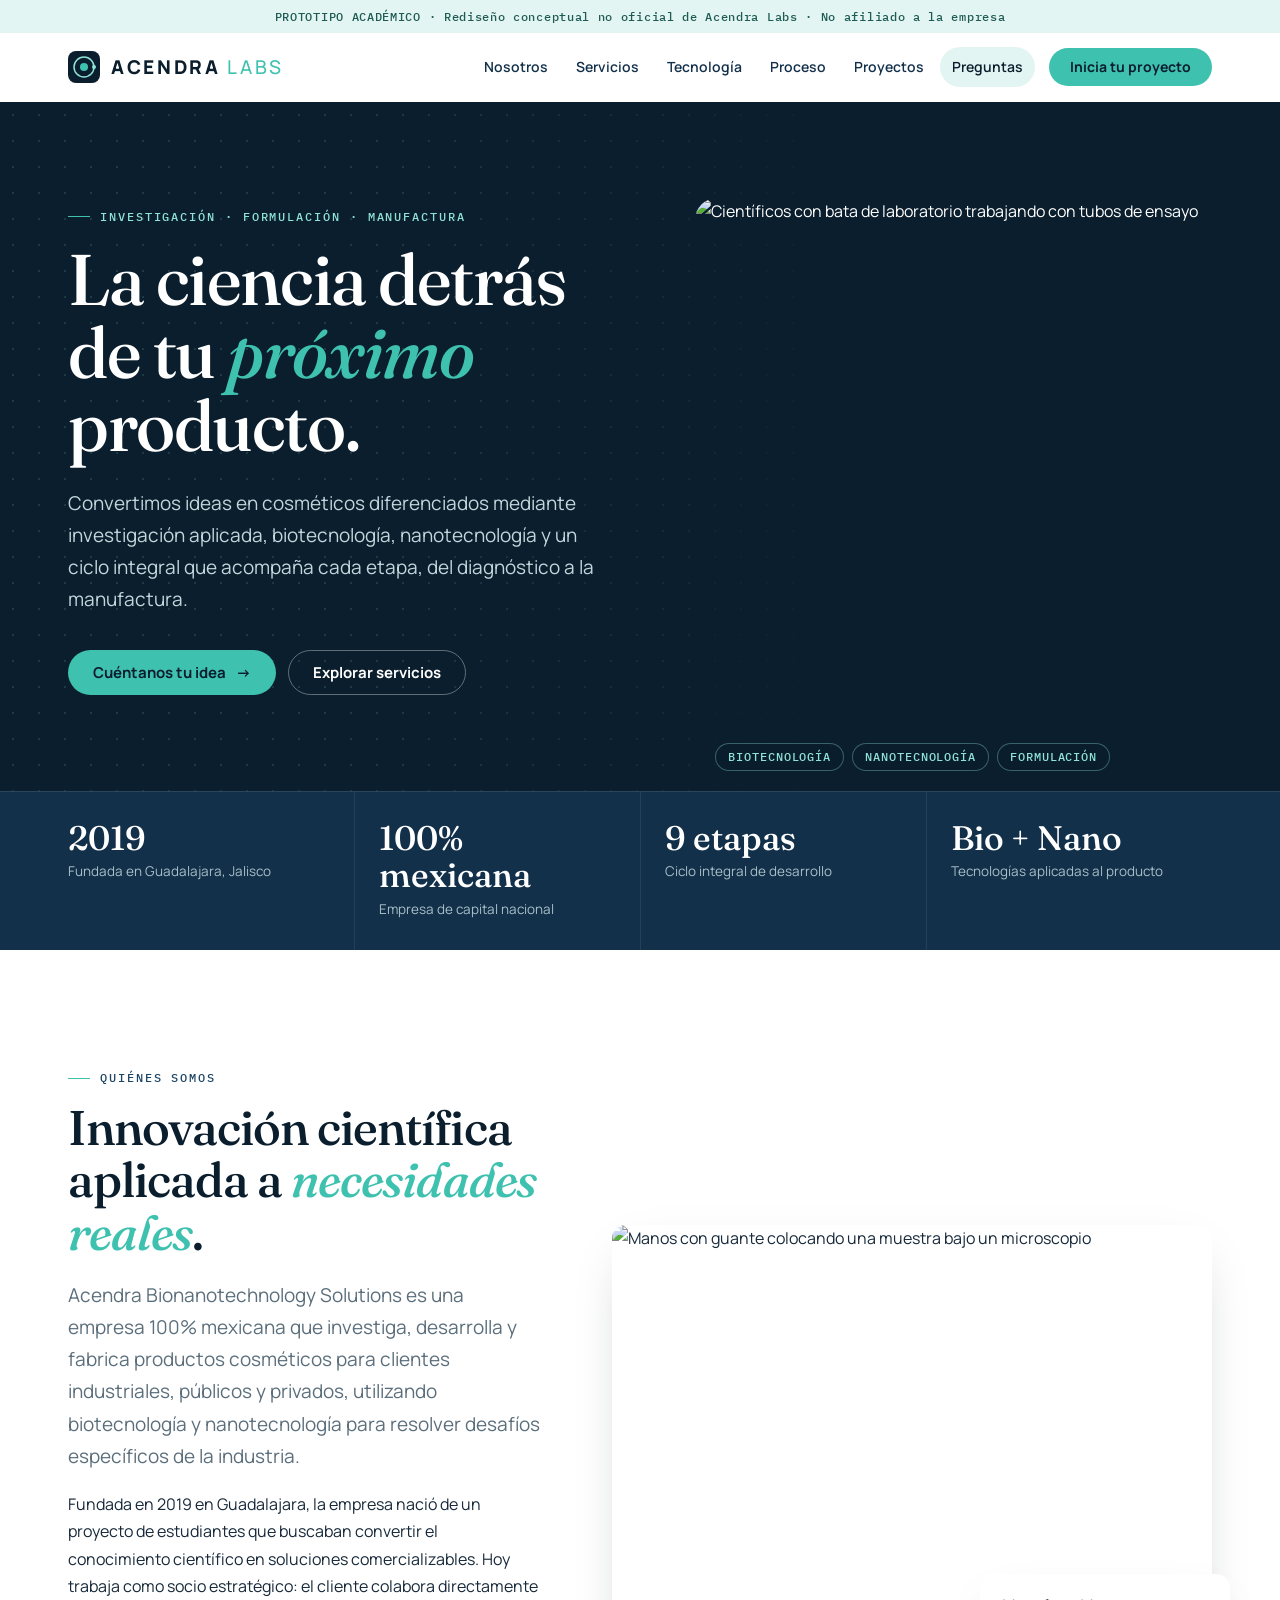
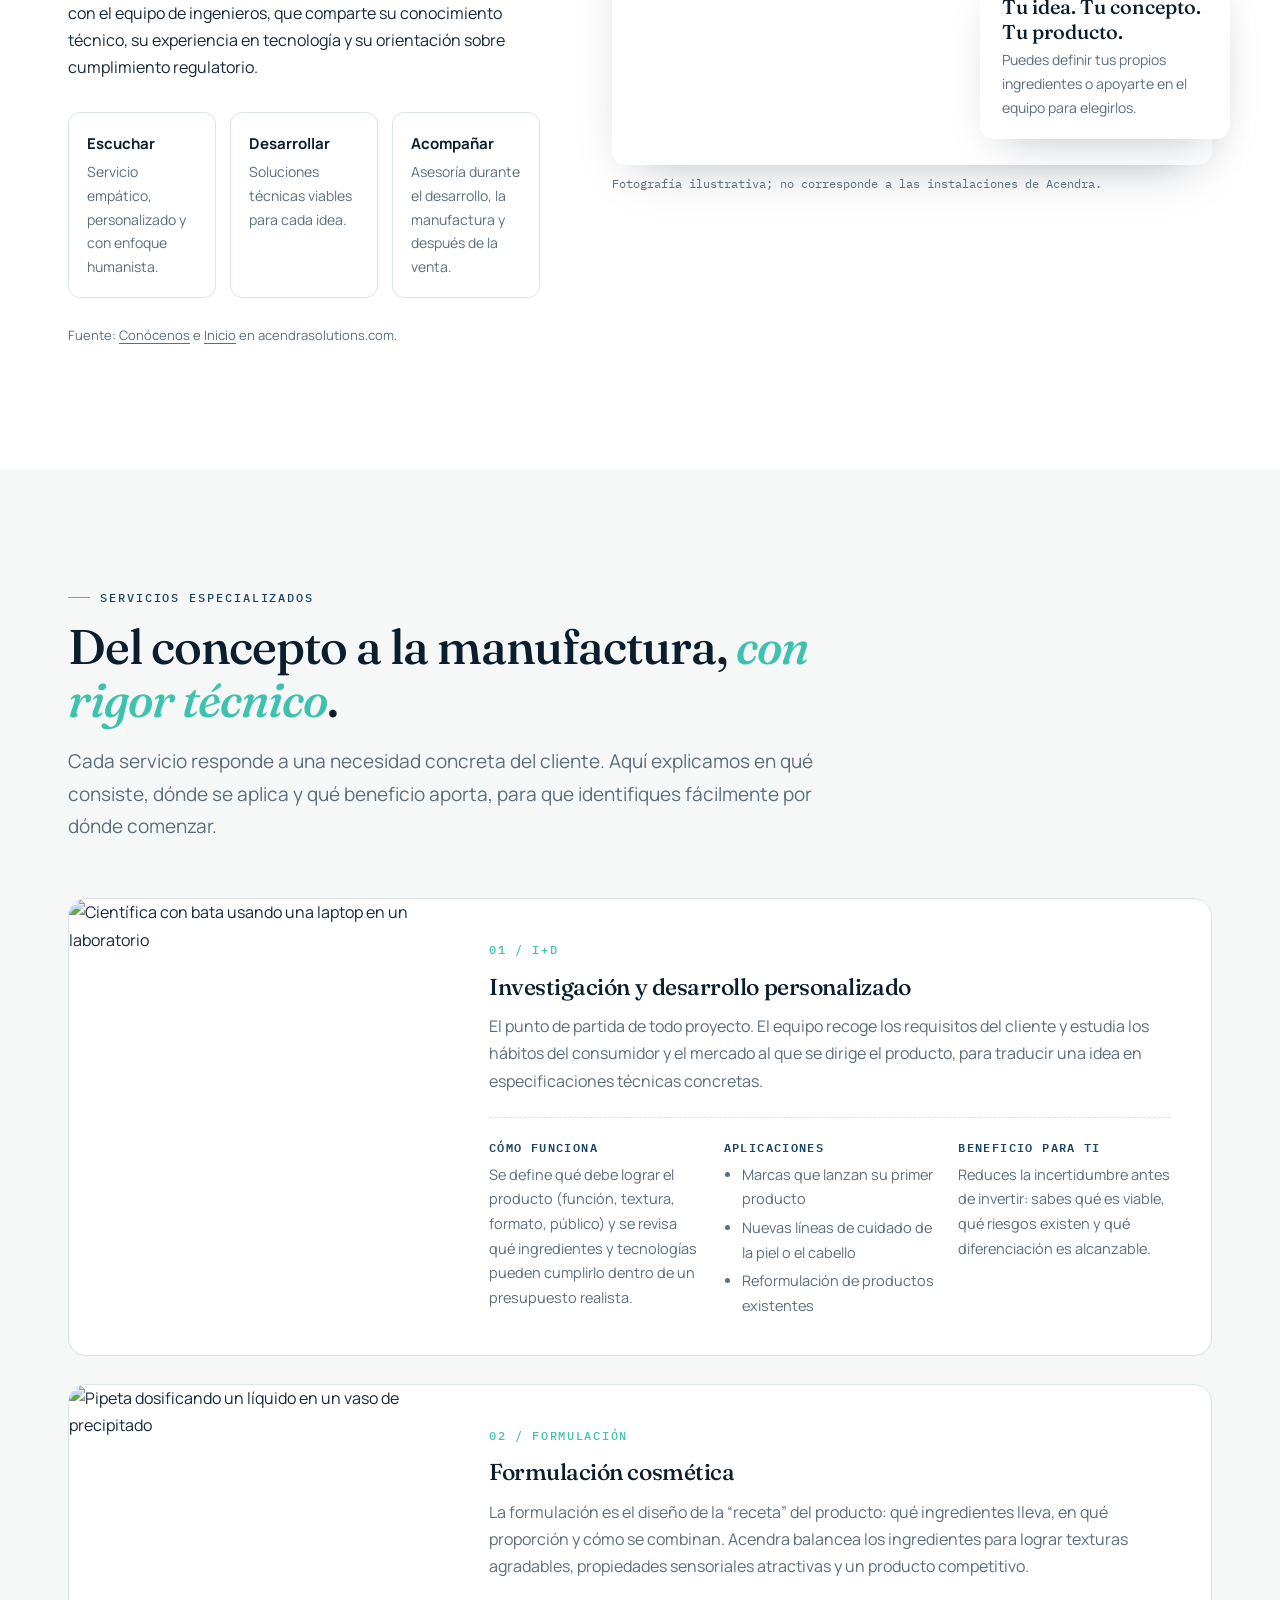
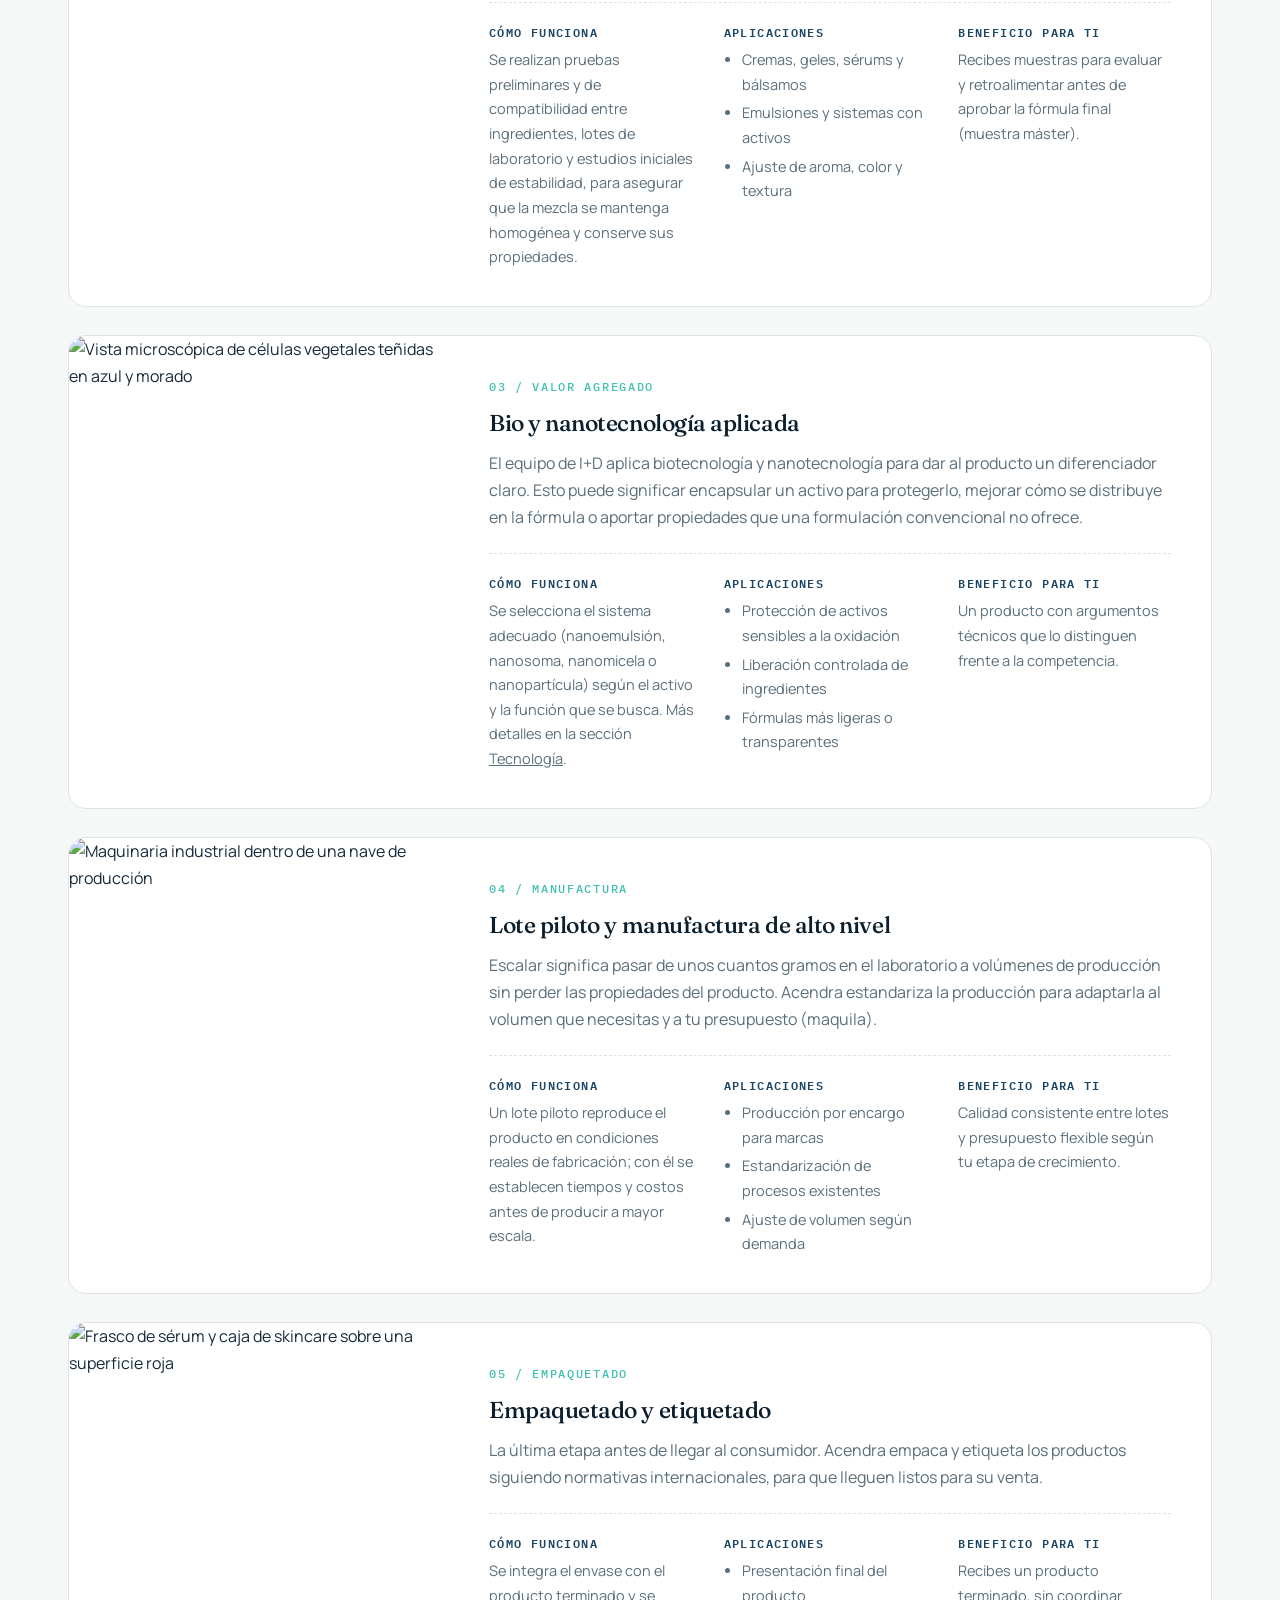
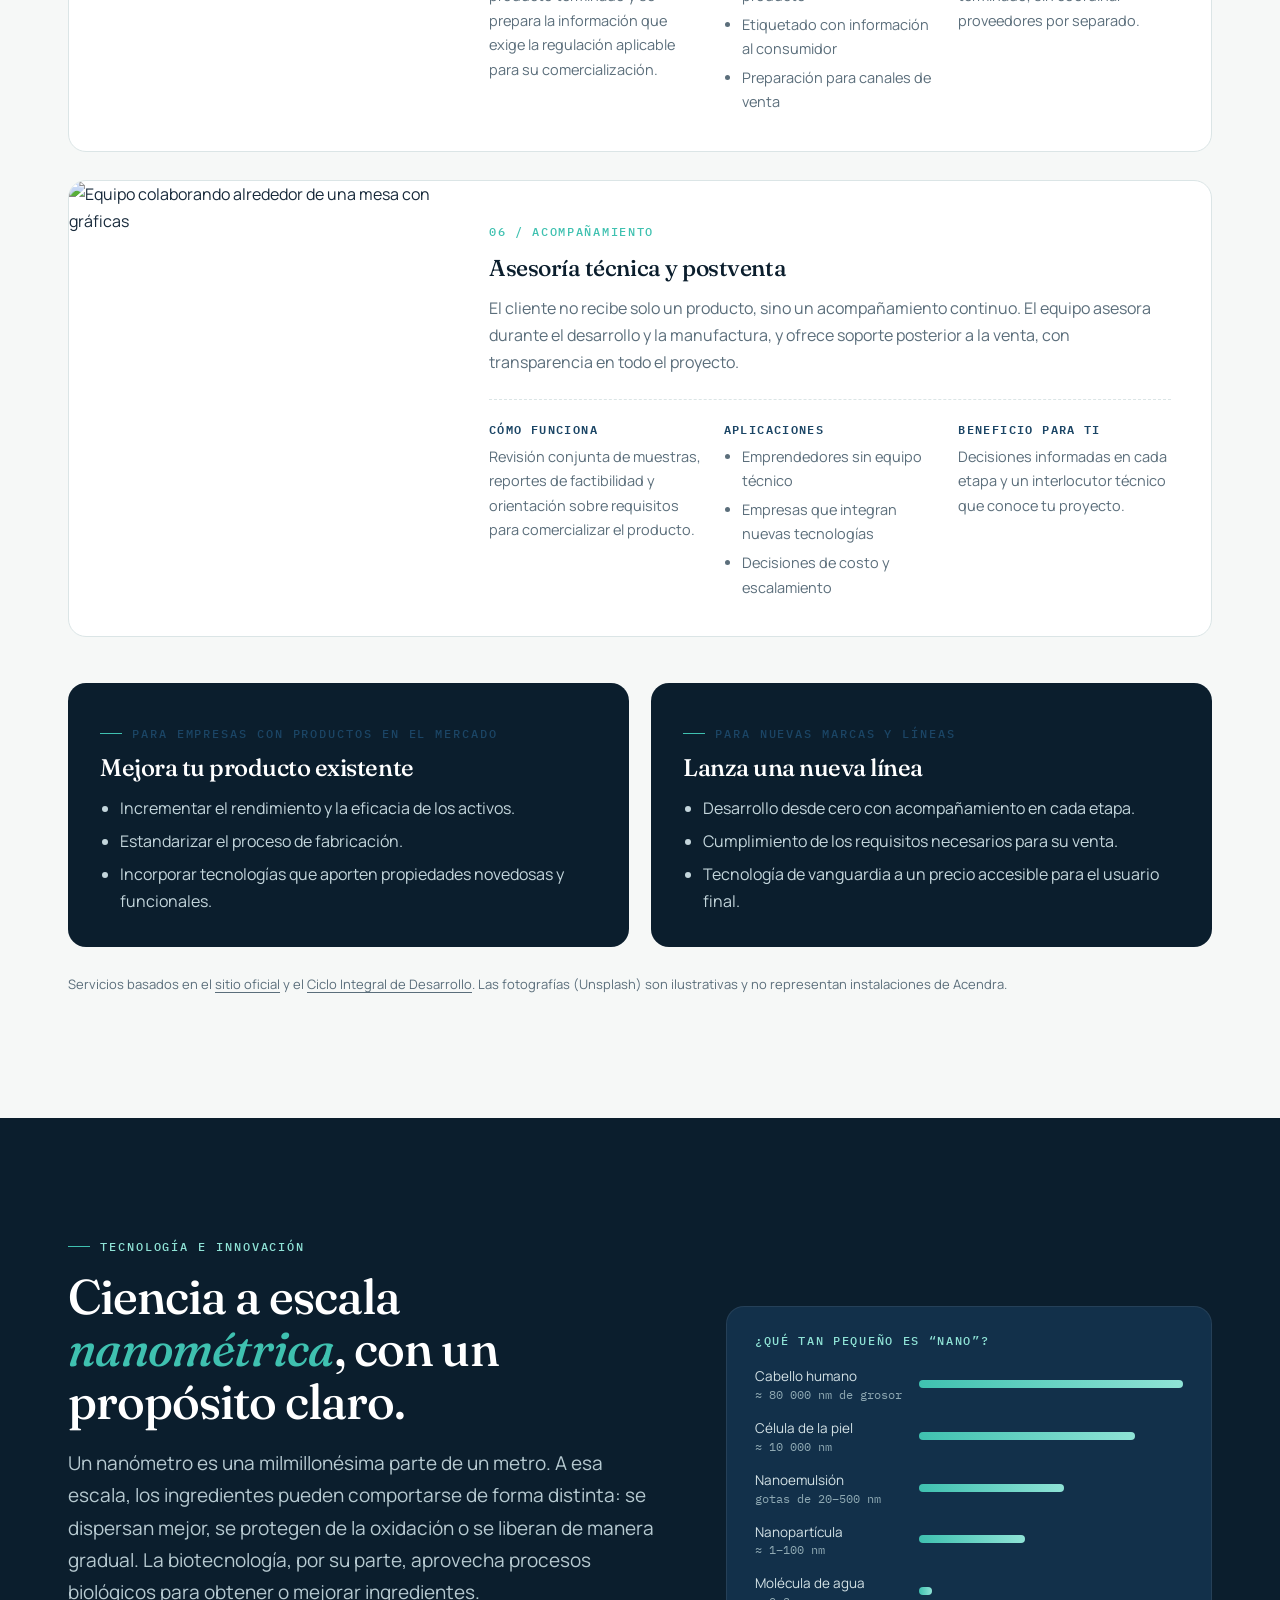
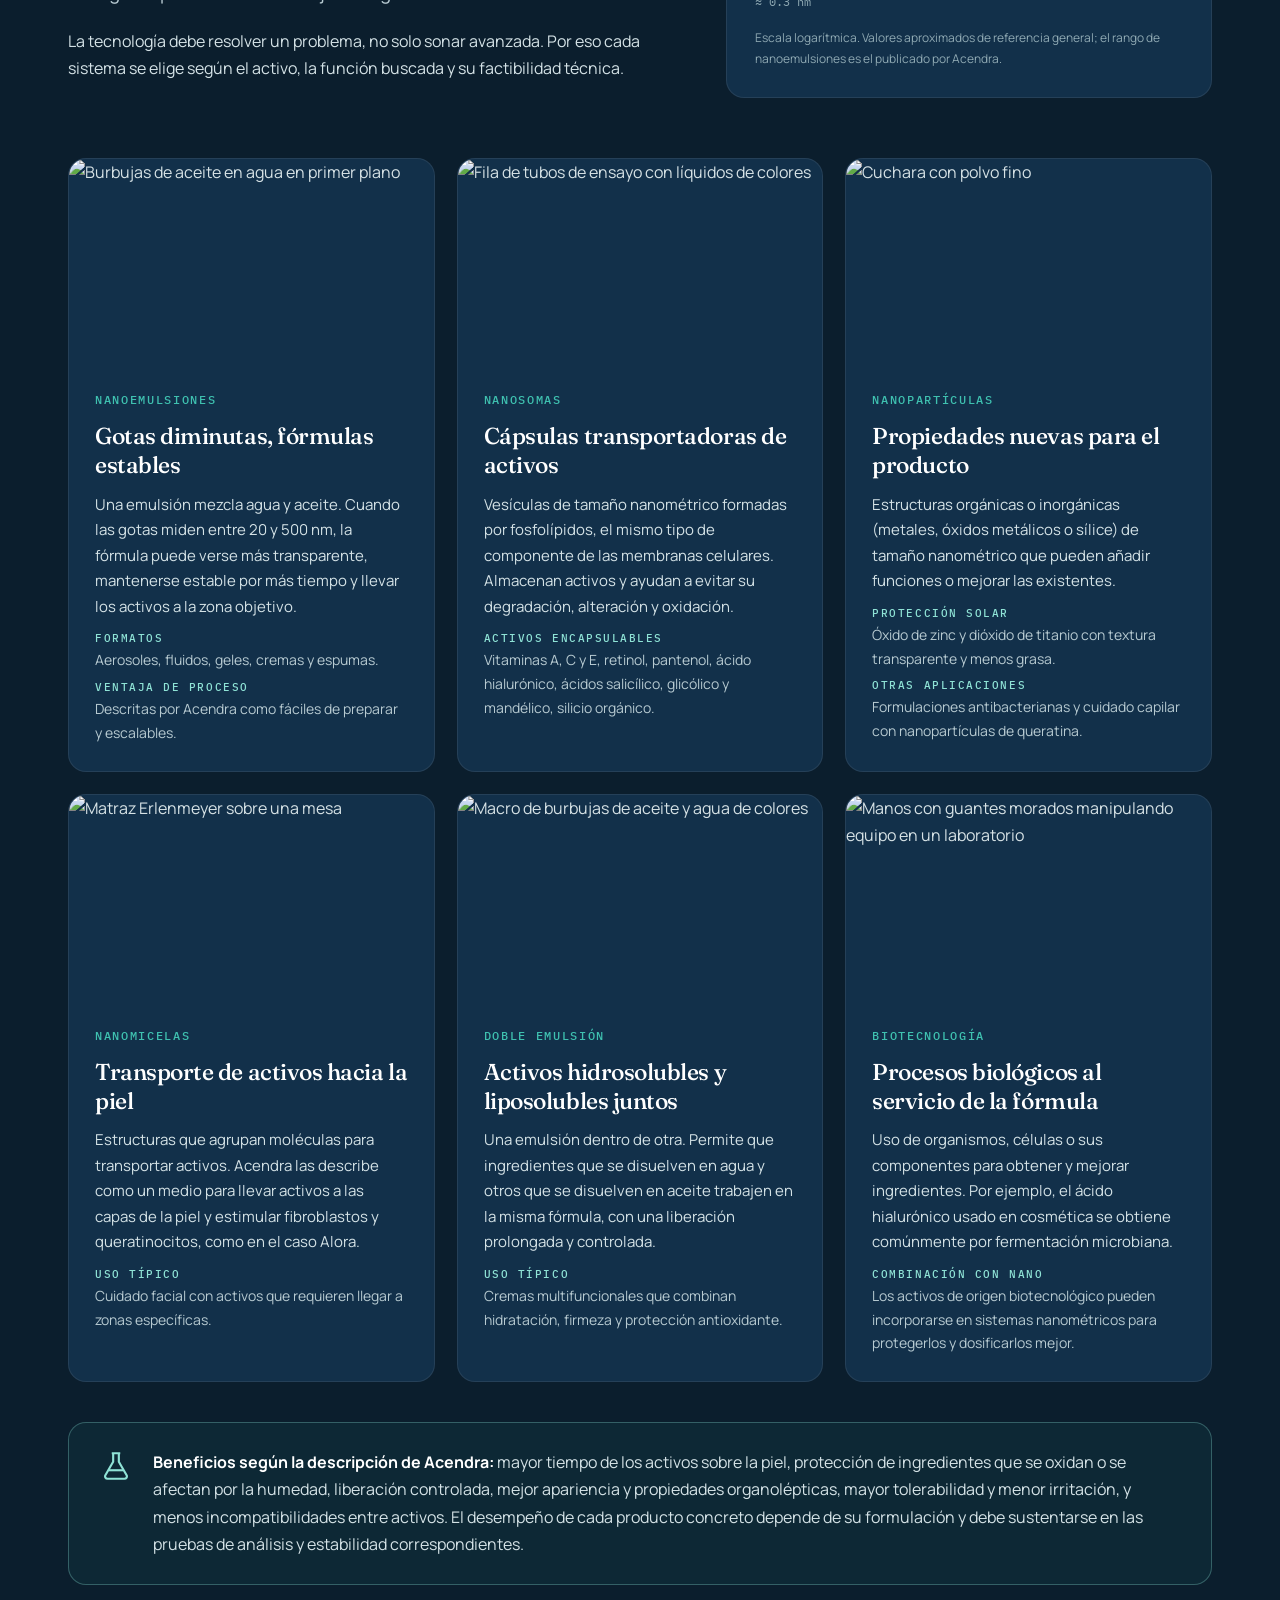
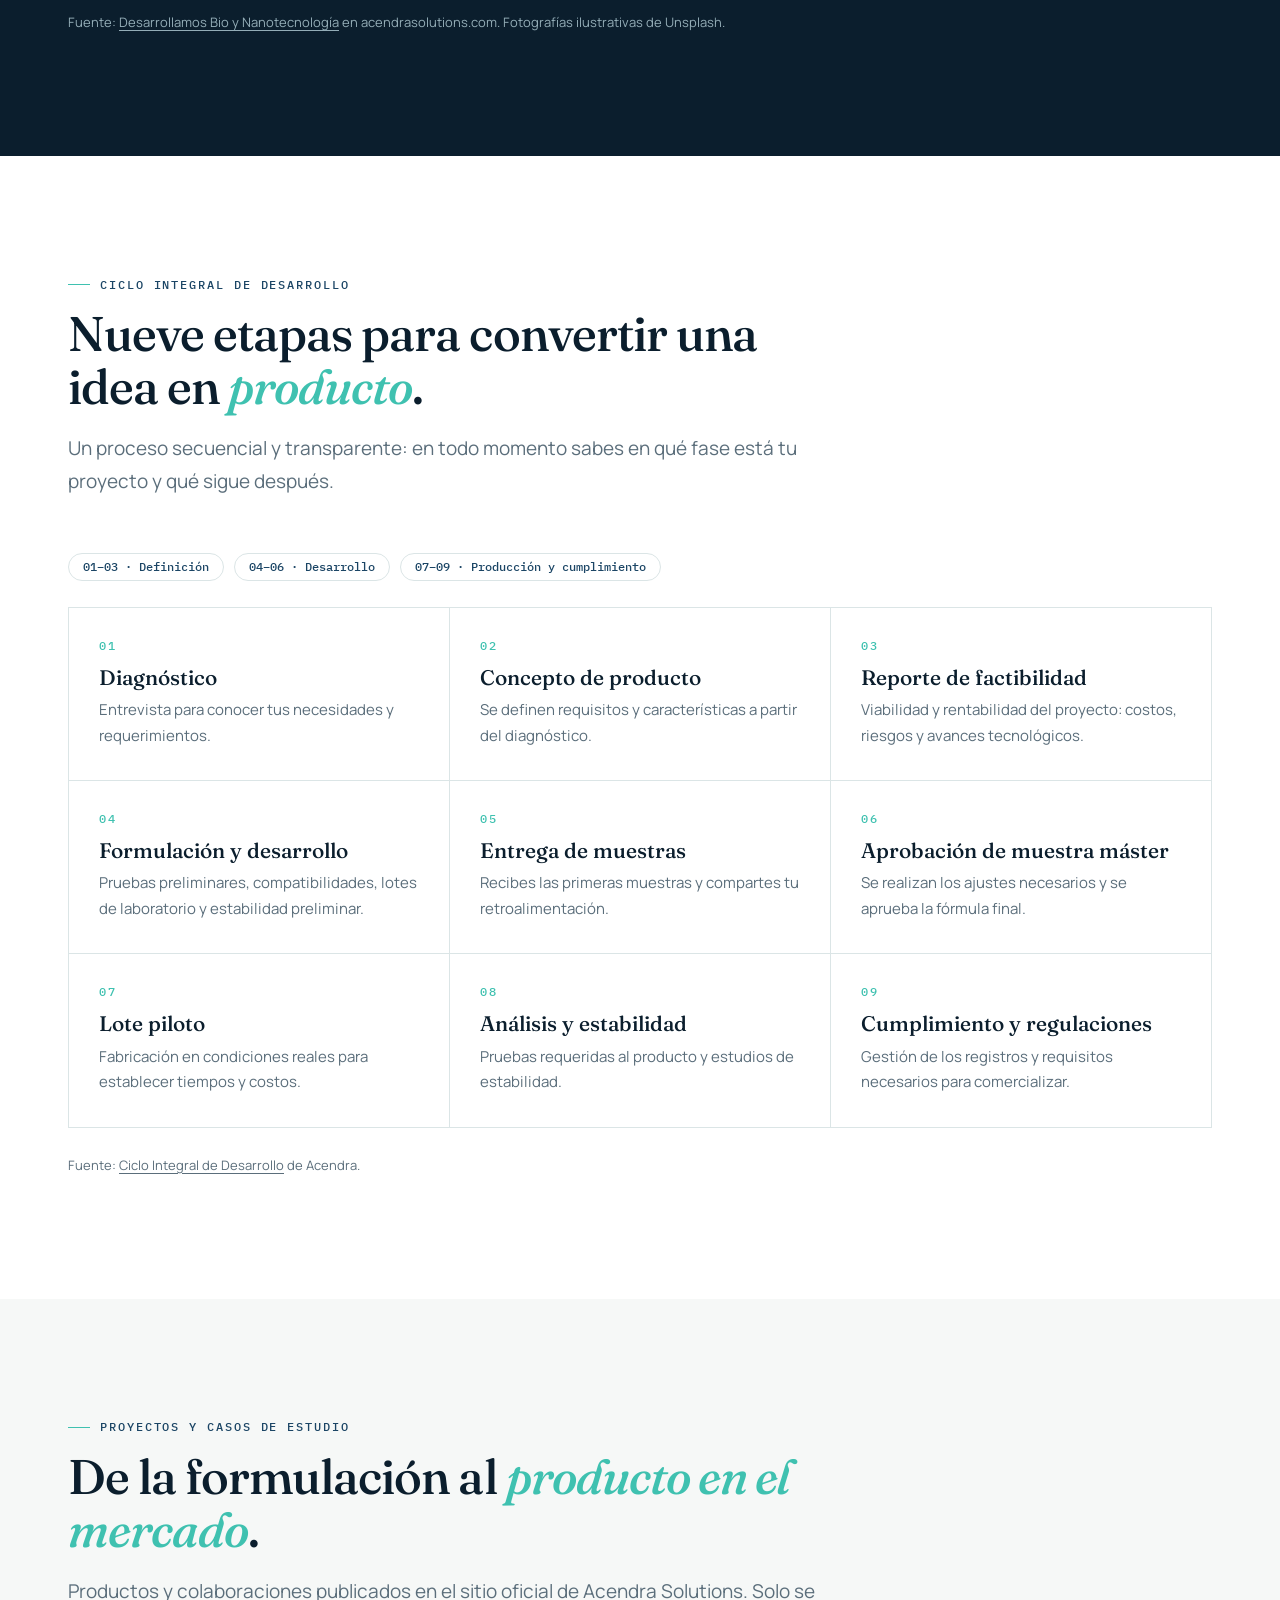
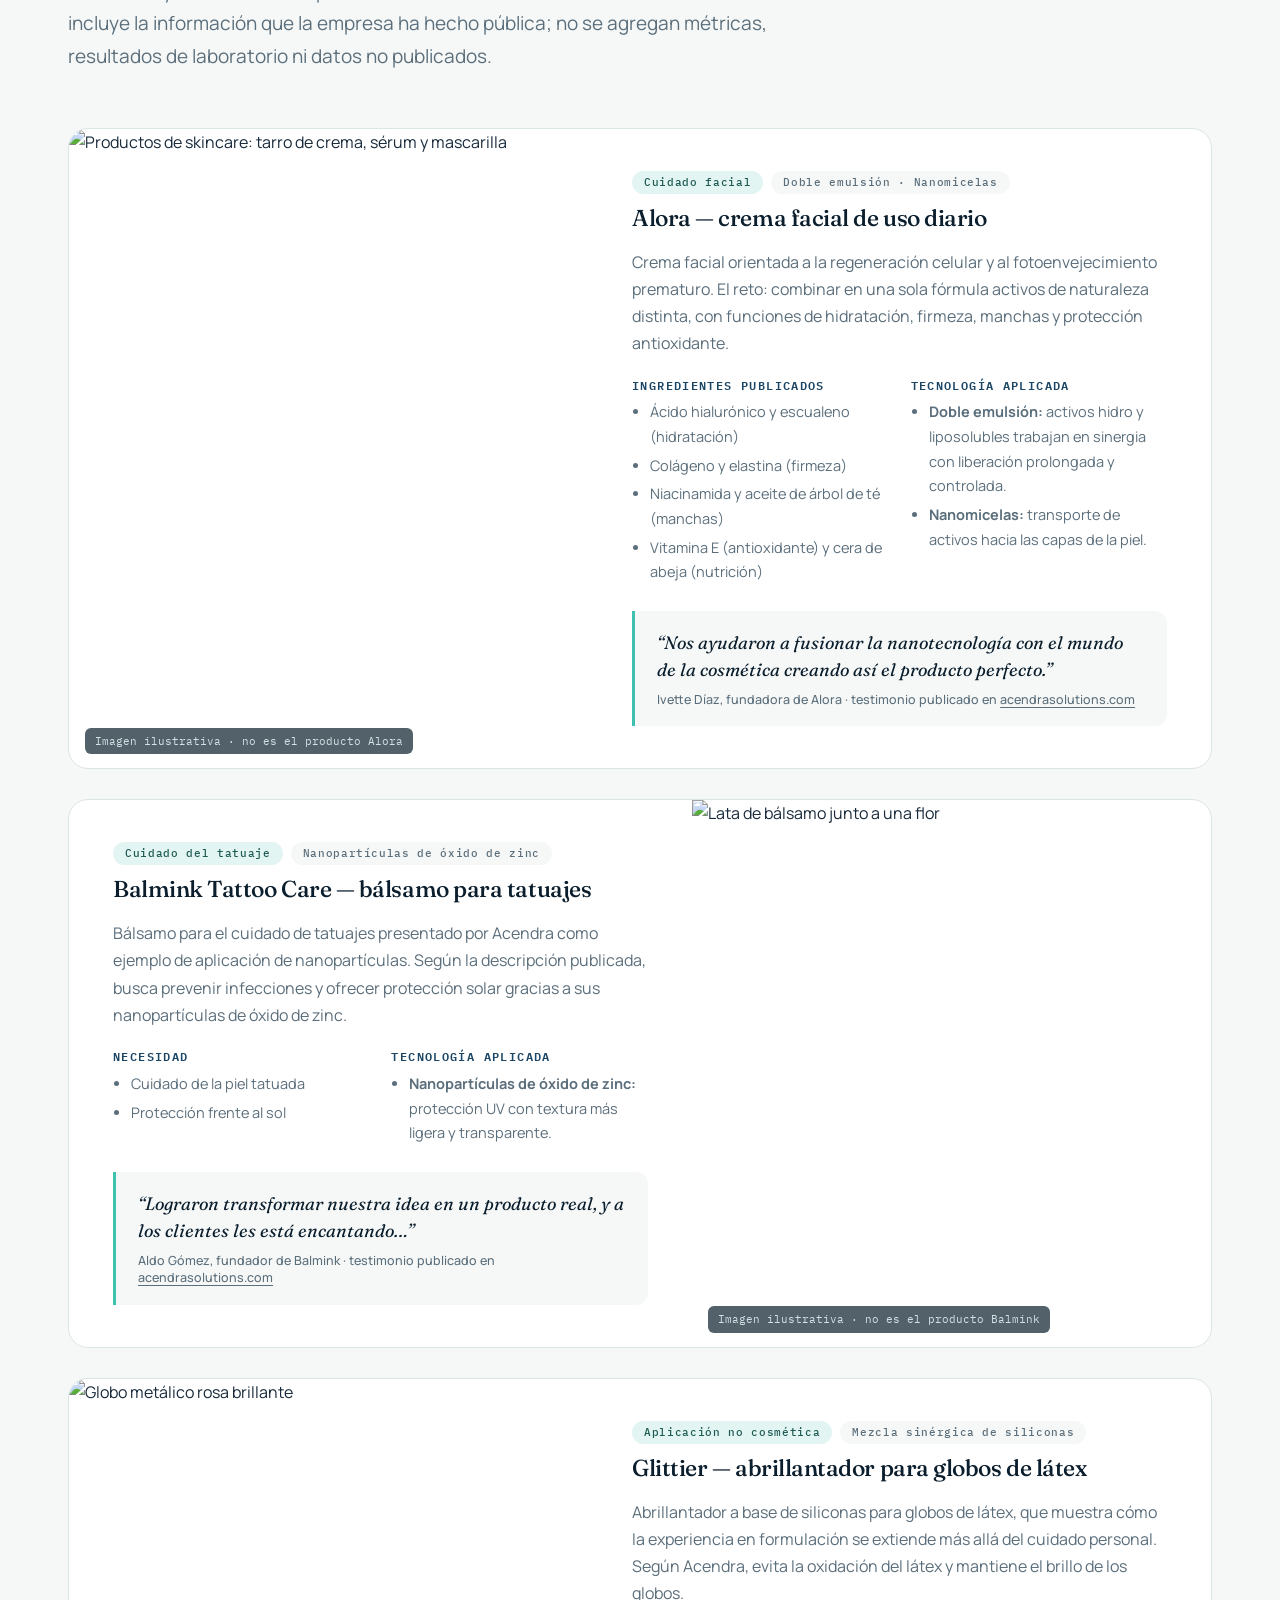
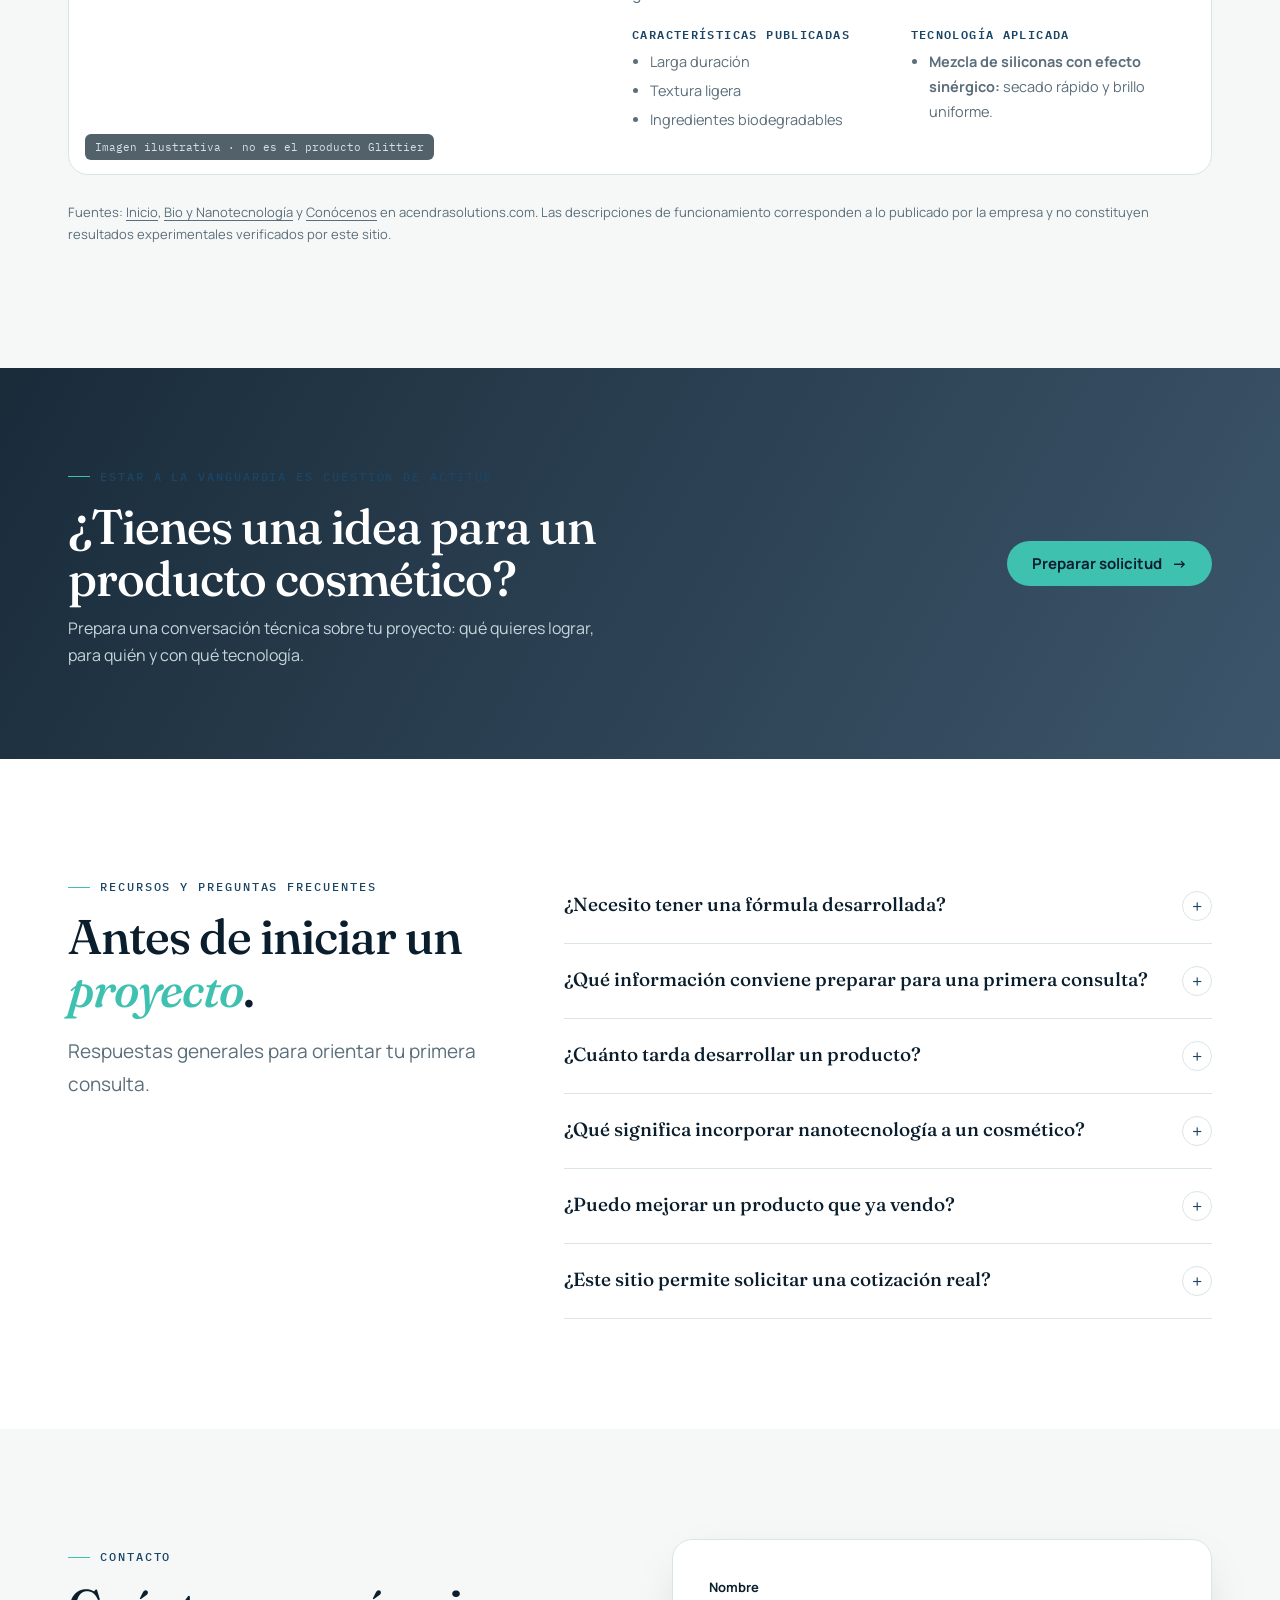
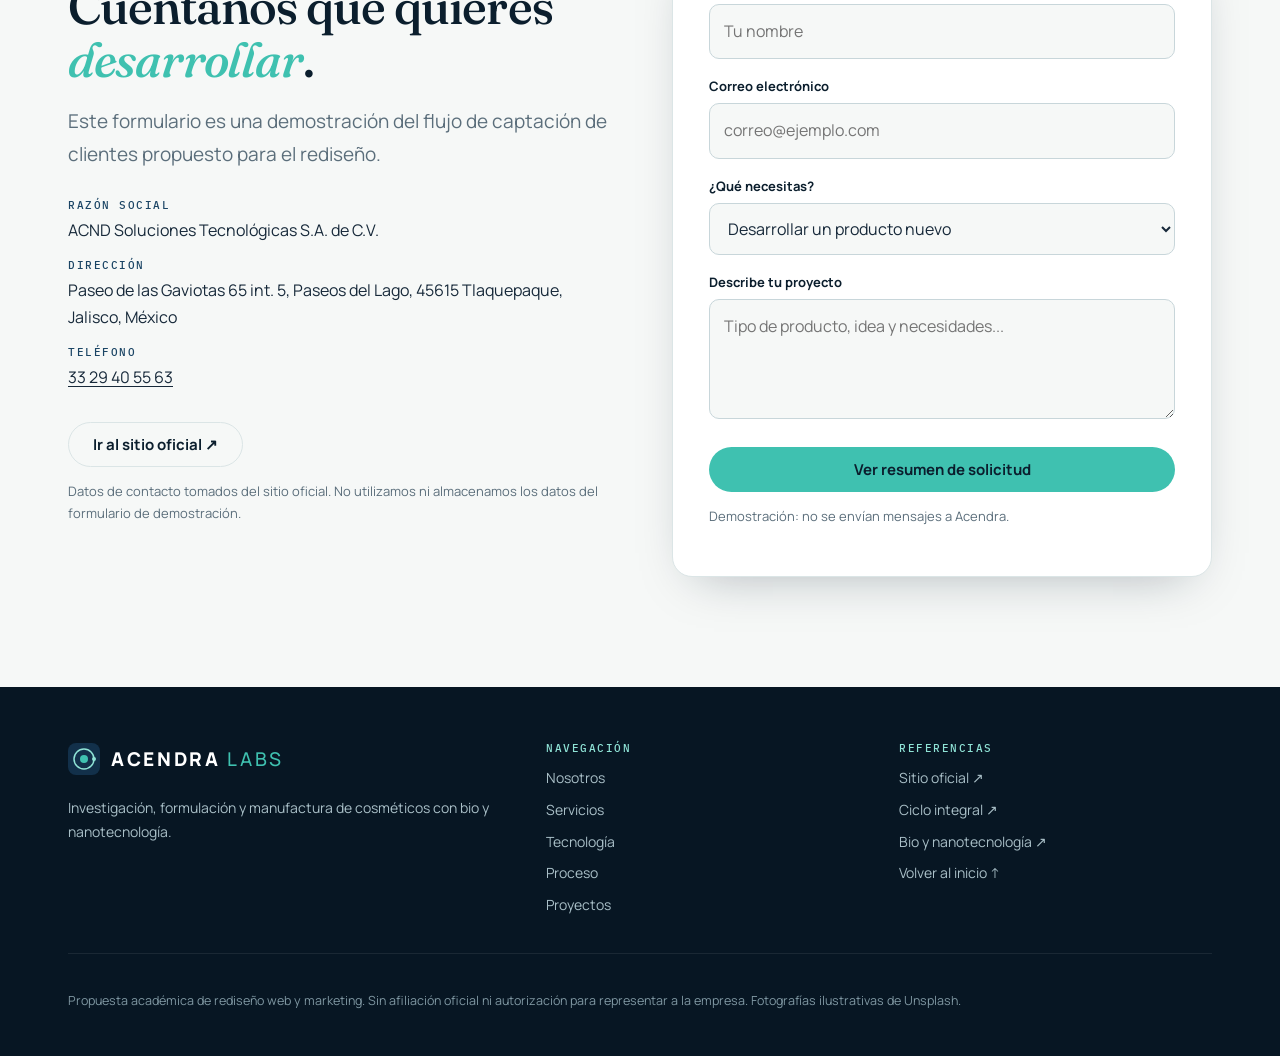
==== index.html @ 9b0f27cc "Add files via upload" ====
<!doctype html>
<html lang="es">
<head>
<meta charset="utf-8">
<meta name="viewport" content="width=device-width, initial-scale=1">
<meta name="description" content="Propuesta académica de rediseño digital para Acendra Labs: investigación, formulación cosmética, biotecnología, nanotecnología y manufactura.">
<meta name="theme-color" content="#0b1e2d">
<title>Acendra Labs | Bio y nanotecnología aplicada a la cosmética</title>
<link rel="preconnect" href="https://fonts.googleapis.com">
<link rel="preconnect" href="https://fonts.gstatic.com" crossorigin>
<link href="https://fonts.googleapis.com/css2?family=Fraunces:ital,opsz,wght@0,9..144,400;0,9..144,500;1,9..144,400&family=IBM+Plex+Mono:wght@400;500;600&family=Manrope:wght@400;500;600;700;800&display=swap" rel="stylesheet">
<link rel="stylesheet" href="styles.css">
<link rel="icon" href="data:image/svg+xml,%3Csvg xmlns='http://www.w3.org/2000/svg' viewBox='0 0 32 32'%3E%3Crect width='32' height='32' rx='8' fill='%230b1e2d'/%3E%3Ccircle cx='16' cy='16' r='4' fill='%233fc1b0'/%3E%3Ccircle cx='16' cy='16' r='10' fill='none' stroke='%238fe3d6' stroke-width='1.5'/%3E%3C/svg%3E">
</head>
<body>

<div class="banner">PROTOTIPO ACADÉMICO · Rediseño conceptual no oficial de Acendra Labs · No afiliado a la empresa</div>
<header id="top">
  <div class="nav">
    <a class="logo" href="#inicio" aria-label="Acendra Labs, ir al inicio">
      <svg viewBox="0 0 32 32" aria-hidden="true"><rect width="32" height="32" rx="8" fill="#0b1e2d"/><circle cx="16" cy="16" r="4" fill="#3fc1b0"/><circle cx="16" cy="16" r="10" fill="none" stroke="#8fe3d6" stroke-width="1.5"/><circle cx="26" cy="16" r="2" fill="#8fe3d6"/></svg>
      <span><b>ACENDRA</b> LABS</span>
    </a>
    <button class="toggle" type="button" aria-label="Abrir menú" aria-expanded="false" aria-controls="menu"><span></span></button>
    <nav class="menu" id="menu" aria-label="Navegación principal">
      <a href="#nosotros">Nosotros</a>
      <a href="#servicios">Servicios</a>
      <a href="#tecnologia">Tecnología</a>
      <a href="#proceso">Proceso</a>
      <a href="#proyectos">Proyectos</a>
      <a href="#recursos">Preguntas</a>
      <a href="#contacto" class="btn">Inicia tu proyecto</a>
    </nav>
  </div>
</header>

<main>

<!-- PORTADA -->
<section class="hero" id="inicio">
  <div class="hero-grid">
    <div class="hero-copy">
      <span class="eyebrow">Investigación · Formulación · Manufactura</span>
      <h1>La ciencia detrás de tu <em>próximo</em> producto.</h1>
      <p>Convertimos ideas en cosméticos diferenciados mediante investigación aplicada, biotecnología, nanotecnología y un ciclo integral que acompaña cada etapa, del diagnóstico a la manufactura.</p>
      <div class="actions">
        <a class="btn" href="#contacto">Cuéntanos tu idea <span aria-hidden="true">→</span></a>
        <a class="btn ghost" href="#servicios">Explorar servicios</a>
      </div>
    </div>
    <figure class="hero-figure" style="margin:0">
      <img src="images/photos/hero-laboratorio.jpg" onerror="this.onerror=null;this.src='images/hero-laboratorio.svg'" alt="Científicos con bata de laboratorio trabajando con tubos de ensayo" width="1400" height="1100" fetchpriority="high">
      <div class="hero-tag"><span>BIOTECNOLOGÍA</span><span>NANOTECNOLOGÍA</span><span>FORMULACIÓN</span></div>
    </figure>
  </div>
  <div class="facts">
    <div class="wrap">
      <div class="fact"><strong>2019</strong><span>Fundada en Guadalajara, Jalisco</span></div>
      <div class="fact"><strong>100% mexicana</strong><span>Empresa de capital nacional</span></div>
      <div class="fact"><strong>9 etapas</strong><span>Ciclo integral de desarrollo</span></div>
      <div class="fact"><strong>Bio + Nano</strong><span>Tecnologías aplicadas al producto</span></div>
    </div>
  </div>
</section>

<!-- NOSOTROS -->
<section class="section" id="nosotros">
  <div class="wrap split">
    <div class="reveal">
      <span class="eyebrow">Quiénes somos</span>
      <h2>Innovación científica aplicada a <em>necesidades reales</em>.</h2>
      <p class="lead">Acendra Bionanotechnology Solutions es una empresa 100% mexicana que investiga, desarrolla y fabrica productos cosméticos para clientes industriales, públicos y privados, utilizando biotecnología y nanotecnología para resolver desafíos específicos de la industria.</p>
      <p>Fundada en 2019 en Guadalajara, la empresa nació de un proyecto de estudiantes que buscaban convertir el conocimiento científico en soluciones comercializables. Hoy trabaja como socio estratégico: el cliente colabora directamente con el equipo de ingenieros, que comparte su conocimiento técnico, su experiencia en tecnología y su orientación sobre cumplimiento regulatorio.</p>
      <ul class="values">
        <li><b>Escuchar</b>Servicio empático, personalizado y con enfoque humanista.</li>
        <li><b>Desarrollar</b>Soluciones técnicas viables para cada idea.</li>
        <li><b>Acompañar</b>Asesoría durante el desarrollo, la manufactura y después de la venta.</li>
      </ul>
      <p class="source">Fuente: <a href="https://www.acendrasolutions.com/conocenos" target="_blank" rel="noopener">Conócenos</a> e <a href="https://www.acendrasolutions.com/" target="_blank" rel="noopener">Inicio</a> en acendrasolutions.com.</p>
    </div>
    <figure class="media reveal" style="margin:0">
      <img src="images/photos/nosotros-microscopio.jpg" onerror="this.onerror=null;this.src='images/nosotros-microscopio.svg'" alt="Manos con guante colocando una muestra bajo un microscopio" width="1200" height="1080" loading="lazy">
      <div class="badge"><strong>Tu idea. Tu concepto. Tu producto.</strong>Puedes definir tus propios ingredientes o apoyarte en el equipo para elegirlos.</div>
      <figcaption>Fotografía ilustrativa; no corresponde a las instalaciones de Acendra.</figcaption>
    </figure>
  </div>
</section>

<!-- SERVICIOS -->
<section class="section paper" id="servicios">
  <div class="wrap">
    <div class="intro reveal">
      <span class="eyebrow">Servicios especializados</span>
      <h2>Del concepto a la manufactura, <em>con rigor técnico</em>.</h2>
      <p class="lead">Cada servicio responde a una necesidad concreta del cliente. Aquí explicamos en qué consiste, dónde se aplica y qué beneficio aporta, para que identifiques fácilmente por dónde comenzar.</p>
    </div>

    <div class="services">
      <article class="service reveal">
        <img src="images/photos/servicio-investigacion.jpg" onerror="this.onerror=null;this.src='images/servicio-investigacion.svg'" alt="Científica con bata usando una laptop en un laboratorio" loading="lazy" width="900" height="700">
        <div class="service-body">
          <span class="code">01 / I+D</span>
          <h3>Investigación y desarrollo personalizado</h3>
          <p>El punto de partida de todo proyecto. El equipo recoge los requisitos del cliente y estudia los hábitos del consumidor y el mercado al que se dirige el producto, para traducir una idea en especificaciones técnicas concretas.</p>
          <div class="service-cols">
            <div><h4>Cómo funciona</h4><p>Se define qué debe lograr el producto (función, textura, formato, público) y se revisa qué ingredientes y tecnologías pueden cumplirlo dentro de un presupuesto realista.</p></div>
            <div><h4>Aplicaciones</h4><ul><li>Marcas que lanzan su primer producto</li><li>Nuevas líneas de cuidado de la piel o el cabello</li><li>Reformulación de productos existentes</li></ul></div>
            <div><h4>Beneficio para ti</h4><p>Reduces la incertidumbre antes de invertir: sabes qué es viable, qué riesgos existen y qué diferenciación es alcanzable.</p></div>
          </div>
        </div>
      </article>

      <article class="service reveal">
        <img src="images/photos/servicio-formulacion.jpg" onerror="this.onerror=null;this.src='images/servicio-formulacion.svg'" alt="Pipeta dosificando un líquido en un vaso de precipitado" loading="lazy" width="900" height="700">
        <div class="service-body">
          <span class="code">02 / FORMULACIÓN</span>
          <h3>Formulación cosmética</h3>
          <p>La formulación es el diseño de la “receta” del producto: qué ingredientes lleva, en qué proporción y cómo se combinan. Acendra balancea los ingredientes para lograr texturas agradables, propiedades sensoriales atractivas y un producto competitivo.</p>
          <div class="service-cols">
            <div><h4>Cómo funciona</h4><p>Se realizan pruebas preliminares y de compatibilidad entre ingredientes, lotes de laboratorio y estudios iniciales de estabilidad, para asegurar que la mezcla se mantenga homogénea y conserve sus propiedades.</p></div>
            <div><h4>Aplicaciones</h4><ul><li>Cremas, geles, sérums y bálsamos</li><li>Emulsiones y sistemas con activos</li><li>Ajuste de aroma, color y textura</li></ul></div>
            <div><h4>Beneficio para ti</h4><p>Recibes muestras para evaluar y retroalimentar antes de aprobar la fórmula final (muestra máster).</p></div>
          </div>
        </div>
      </article>

      <article class="service reveal">
        <img src="images/photos/servicio-bionano.jpg" onerror="this.onerror=null;this.src='images/servicio-bionano.svg'" alt="Vista microscópica de células vegetales teñidas en azul y morado" loading="lazy" width="900" height="700">
        <div class="service-body">
          <span class="code">03 / VALOR AGREGADO</span>
          <h3>Bio y nanotecnología aplicada</h3>
          <p>El equipo de I+D aplica biotecnología y nanotecnología para dar al producto un diferenciador claro. Esto puede significar encapsular un activo para protegerlo, mejorar cómo se distribuye en la fórmula o aportar propiedades que una formulación convencional no ofrece.</p>
          <div class="service-cols">
            <div><h4>Cómo funciona</h4><p>Se selecciona el sistema adecuado (nanoemulsión, nanosoma, nanomicela o nanopartícula) según el activo y la función que se busca. Más detalles en la sección <a href="#tecnologia" style="text-decoration:underline">Tecnología</a>.</p></div>
            <div><h4>Aplicaciones</h4><ul><li>Protección de activos sensibles a la oxidación</li><li>Liberación controlada de ingredientes</li><li>Fórmulas más ligeras o transparentes</li></ul></div>
            <div><h4>Beneficio para ti</h4><p>Un producto con argumentos técnicos que lo distinguen frente a la competencia.</p></div>
          </div>
        </div>
      </article>

      <article class="service reveal">
        <img src="images/photos/servicio-manufactura.jpg" onerror="this.onerror=null;this.src='images/servicio-manufactura.svg'" alt="Maquinaria industrial dentro de una nave de producción" loading="lazy" width="900" height="700">
        <div class="service-body">
          <span class="code">04 / MANUFACTURA</span>
          <h3>Lote piloto y manufactura de alto nivel</h3>
          <p>Escalar significa pasar de unos cuantos gramos en el laboratorio a volúmenes de producción sin perder las propiedades del producto. Acendra estandariza la producción para adaptarla al volumen que necesitas y a tu presupuesto (maquila).</p>
          <div class="service-cols">
            <div><h4>Cómo funciona</h4><p>Un lote piloto reproduce el producto en condiciones reales de fabricación; con él se establecen tiempos y costos antes de producir a mayor escala.</p></div>
            <div><h4>Aplicaciones</h4><ul><li>Producción por encargo para marcas</li><li>Estandarización de procesos existentes</li><li>Ajuste de volumen según demanda</li></ul></div>
            <div><h4>Beneficio para ti</h4><p>Calidad consistente entre lotes y presupuesto flexible según tu etapa de crecimiento.</p></div>
          </div>
        </div>
      </article>

      <article class="service reveal">
        <img src="images/photos/servicio-empaquetado.jpg" onerror="this.onerror=null;this.src='images/servicio-empaquetado.svg'" alt="Frasco de sérum y caja de skincare sobre una superficie roja" loading="lazy" width="900" height="700">
        <div class="service-body">
          <span class="code">05 / EMPAQUETADO</span>
          <h3>Empaquetado y etiquetado</h3>
          <p>La última etapa antes de llegar al consumidor. Acendra empaca y etiqueta los productos siguiendo normativas internacionales, para que lleguen listos para su venta.</p>
          <div class="service-cols">
            <div><h4>Cómo funciona</h4><p>Se integra el envase con el producto terminado y se prepara la información que exige la regulación aplicable para su comercialización.</p></div>
            <div><h4>Aplicaciones</h4><ul><li>Presentación final del producto</li><li>Etiquetado con información al consumidor</li><li>Preparación para canales de venta</li></ul></div>
            <div><h4>Beneficio para ti</h4><p>Recibes un producto terminado, sin coordinar proveedores por separado.</p></div>
          </div>
        </div>
      </article>

      <article class="service reveal">
        <img src="images/photos/servicio-asesoria.jpg" onerror="this.onerror=null;this.src='images/servicio-asesoria.svg'" alt="Equipo colaborando alrededor de una mesa con gráficas" loading="lazy" width="900" height="700">
        <div class="service-body">
          <span class="code">06 / ACOMPAÑAMIENTO</span>
          <h3>Asesoría técnica y postventa</h3>
          <p>El cliente no recibe solo un producto, sino un acompañamiento continuo. El equipo asesora durante el desarrollo y la manufactura, y ofrece soporte posterior a la venta, con transparencia en todo el proyecto.</p>
          <div class="service-cols">
            <div><h4>Cómo funciona</h4><p>Revisión conjunta de muestras, reportes de factibilidad y orientación sobre requisitos para comercializar el producto.</p></div>
            <div><h4>Aplicaciones</h4><ul><li>Emprendedores sin equipo técnico</li><li>Empresas que integran nuevas tecnologías</li><li>Decisiones de costo y escalamiento</li></ul></div>
            <div><h4>Beneficio para ti</h4><p>Decisiones informadas en cada etapa y un interlocutor técnico que conoce tu proyecto.</p></div>
          </div>
        </div>
      </article>
    </div>

    <div class="offer reveal">
      <div>
        <span class="eyebrow">Para empresas con productos en el mercado</span>
        <h3>Mejora tu producto existente</h3>
        <ul><li>Incrementar el rendimiento y la eficacia de los activos.</li><li>Estandarizar el proceso de fabricación.</li><li>Incorporar tecnologías que aporten propiedades novedosas y funcionales.</li></ul>
      </div>
      <div>
        <span class="eyebrow">Para nuevas marcas y líneas</span>
        <h3>Lanza una nueva línea</h3>
        <ul><li>Desarrollo desde cero con acompañamiento en cada etapa.</li><li>Cumplimiento de los requisitos necesarios para su venta.</li><li>Tecnología de vanguardia a un precio accesible para el usuario final.</li></ul>
      </div>
    </div>
    <p class="source">Servicios basados en el <a href="https://www.acendrasolutions.com/" target="_blank" rel="noopener">sitio oficial</a> y el <a href="https://www.acendrasolutions.com/ciclo" target="_blank" rel="noopener">Ciclo Integral de Desarrollo</a>. Las fotografías (Unsplash) son ilustrativas y no representan instalaciones de Acendra.</p>
  </div>
</section>

<!-- TECNOLOGÍA -->
<section class="section dark" id="tecnologia">
  <div class="wrap">
    <div class="tech-head">
      <div class="reveal">
        <span class="eyebrow">Tecnología e innovación</span>
        <h2>Ciencia a escala <em>nanométrica</em>, con un propósito claro.</h2>
        <p class="lead">Un nanómetro es una milmillonésima parte de un metro. A esa escala, los ingredientes pueden comportarse de forma distinta: se dispersan mejor, se protegen de la oxidación o se liberan de manera gradual. La biotecnología, por su parte, aprovecha procesos biológicos para obtener o mejorar ingredientes.</p>
        <p>La tecnología debe resolver un problema, no solo sonar avanzada. Por eso cada sistema se elige según el activo, la función buscada y su factibilidad técnica.</p>
      </div>
      <div class="scale reveal" aria-label="Comparación de escalas aproximadas">
        <h4>¿Qué tan pequeño es “nano”?</h4>
        <div class="bar"><span>Cabello humano<small>≈ 80 000 nm de grosor</small></span><i style="width:100%"></i></div>
        <div class="bar"><span>Célula de la piel<small>≈ 10 000 nm</small></span><i style="width:82%"></i></div>
        <div class="bar"><span>Nanoemulsión<small>gotas de 20–500 nm</small></span><i style="width:55%"></i></div>
        <div class="bar"><span>Nanopartícula<small>≈ 1–100 nm</small></span><i style="width:40%"></i></div>
        <div class="bar"><span>Molécula de agua<small>≈ 0.3 nm</small></span><i style="width:5%"></i></div>
        <p>Escala logarítmica. Valores aproximados de referencia general; el rango de nanoemulsiones es el publicado por Acendra.</p>
      </div>
    </div>

    <div class="tech-grid">
      <article class="tech reveal">
        <img src="images/photos/tech-nanoemulsiones.jpg" onerror="this.onerror=null;this.src='images/tech-nanoemulsiones.svg'" alt="Burbujas de aceite en agua en primer plano" loading="lazy" width="800" height="500">
        <div class="tech-body">
          <span class="code">NANOEMULSIONES</span>
          <h3>Gotas diminutas, fórmulas estables</h3>
          <p>Una emulsión mezcla agua y aceite. Cuando las gotas miden entre 20 y 500 nm, la fórmula puede verse más transparente, mantenerse estable por más tiempo y llevar los activos a la zona objetivo.</p>
          <dl><div><dt>Formatos</dt><dd>Aerosoles, fluidos, geles, cremas y espumas.</dd></div><div><dt>Ventaja de proceso</dt><dd>Descritas por Acendra como fáciles de preparar y escalables.</dd></div></dl>
        </div>
      </article>

      <article class="tech reveal">
        <img src="images/photos/tech-nanosomas.jpg" onerror="this.onerror=null;this.src='images/tech-nanosomas.svg'" alt="Fila de tubos de ensayo con líquidos de colores" loading="lazy" width="800" height="500">
        <div class="tech-body">
          <span class="code">NANOSOMAS</span>
          <h3>Cápsulas transportadoras de activos</h3>
          <p>Vesículas de tamaño nanométrico formadas por fosfolípidos, el mismo tipo de componente de las membranas celulares. Almacenan activos y ayudan a evitar su degradación, alteración y oxidación.</p>
          <dl><div><dt>Activos encapsulables</dt><dd>Vitaminas A, C y E, retinol, pantenol, ácido hialurónico, ácidos salicílico, glicólico y mandélico, silicio orgánico.</dd></div></dl>
        </div>
      </article>

      <article class="tech reveal">
        <img src="images/photos/tech-nanoparticulas.jpg" onerror="this.onerror=null;this.src='images/tech-nanoparticulas.svg'" alt="Cuchara con polvo fino" loading="lazy" width="800" height="500">
        <div class="tech-body">
          <span class="code">NANOPARTÍCULAS</span>
          <h3>Propiedades nuevas para el producto</h3>
          <p>Estructuras orgánicas o inorgánicas (metales, óxidos metálicos o sílice) de tamaño nanométrico que pueden añadir funciones o mejorar las existentes.</p>
          <dl><div><dt>Protección solar</dt><dd>Óxido de zinc y dióxido de titanio con textura transparente y menos grasa.</dd></div><div><dt>Otras aplicaciones</dt><dd>Formulaciones antibacterianas y cuidado capilar con nanopartículas de queratina.</dd></div></dl>
        </div>
      </article>

      <article class="tech reveal">
        <img src="images/photos/tech-nanomicelas.jpg" onerror="this.onerror=null;this.src='images/tech-nanomicelas.svg'" alt="Matraz Erlenmeyer sobre una mesa" loading="lazy" width="800" height="500">
        <div class="tech-body">
          <span class="code">NANOMICELAS</span>
          <h3>Transporte de activos hacia la piel</h3>
          <p>Estructuras que agrupan moléculas para transportar activos. Acendra las describe como un medio para llevar activos a las capas de la piel y estimular fibroblastos y queratinocitos, como en el caso Alora.</p>
          <dl><div><dt>Uso típico</dt><dd>Cuidado facial con activos que requieren llegar a zonas específicas.</dd></div></dl>
        </div>
      </article>

      <article class="tech reveal">
        <img src="images/photos/tech-doble-emulsion.jpg" onerror="this.onerror=null;this.src='images/tech-doble-emulsion.svg'" alt="Macro de burbujas de aceite y agua de colores" loading="lazy" width="800" height="500">
        <div class="tech-body">
          <span class="code">DOBLE EMULSIÓN</span>
          <h3>Activos hidrosolubles y liposolubles juntos</h3>
          <p>Una emulsión dentro de otra. Permite que ingredientes que se disuelven en agua y otros que se disuelven en aceite trabajen en la misma fórmula, con una liberación prolongada y controlada.</p>
          <dl><div><dt>Uso típico</dt><dd>Cremas multifuncionales que combinan hidratación, firmeza y protección antioxidante.</dd></div></dl>
        </div>
      </article>

      <article class="tech reveal">
        <img src="images/photos/tech-biotecnologia.jpg" onerror="this.onerror=null;this.src='images/tech-biotecnologia.svg'" alt="Manos con guantes morados manipulando equipo en un laboratorio" loading="lazy" width="800" height="500">
        <div class="tech-body">
          <span class="code">BIOTECNOLOGÍA</span>
          <h3>Procesos biológicos al servicio de la fórmula</h3>
          <p>Uso de organismos, células o sus componentes para obtener y mejorar ingredientes. Por ejemplo, el ácido hialurónico usado en cosmética se obtiene comúnmente por fermentación microbiana.</p>
          <dl><div><dt>Combinación con nano</dt><dd>Los activos de origen biotecnológico pueden incorporarse en sistemas nanométricos para protegerlos y dosificarlos mejor.</dd></div></dl>
        </div>
      </article>
    </div>

    <div class="note reveal">
      <svg viewBox="0 0 24 24" fill="none" stroke="currentColor" stroke-width="1.5" aria-hidden="true"><path d="M9 3h6M10 3v6L4.5 18.5A1.7 1.7 0 0 0 6 21h12a1.7 1.7 0 0 0 1.5-2.5L14 9V3"/><path d="M7 15h10"/></svg>
      <div><strong>Beneficios según la descripción de Acendra:</strong> mayor tiempo de los activos sobre la piel, protección de ingredientes que se oxidan o se afectan por la humedad, liberación controlada, mejor apariencia y propiedades organolépticas, mayor tolerabilidad y menor irritación, y menos incompatibilidades entre activos. El desempeño de cada producto concreto depende de su formulación y debe sustentarse en las pruebas de análisis y estabilidad correspondientes.</div>
    </div>
    <p class="source">Fuente: <a href="https://www.acendrasolutions.com/nano" target="_blank" rel="noopener">Desarrollamos Bio y Nanotecnología</a> en acendrasolutions.com. Fotografías ilustrativas de Unsplash.</p>
  </div>
</section>

<!-- PROCESO -->
<section class="section" id="proceso">
  <div class="wrap">
    <div class="intro reveal">
      <span class="eyebrow">Ciclo integral de desarrollo</span>
      <h2>Nueve etapas para convertir una idea en <em>producto</em>.</h2>
      <p class="lead">Un proceso secuencial y transparente: en todo momento sabes en qué fase está tu proyecto y qué sigue después.</p>
    </div>
    <div class="phases reveal"><span>01–03 · Definición</span><span>04–06 · Desarrollo</span><span>07–09 · Producción y cumplimiento</span></div>
    <div class="process reveal">
      <div class="step"><span class="code">01</span><b>Diagnóstico</b><p>Entrevista para conocer tus necesidades y requerimientos.</p></div>
      <div class="step"><span class="code">02</span><b>Concepto de producto</b><p>Se definen requisitos y características a partir del diagnóstico.</p></div>
      <div class="step"><span class="code">03</span><b>Reporte de factibilidad</b><p>Viabilidad y rentabilidad del proyecto: costos, riesgos y avances tecnológicos.</p></div>
      <div class="step"><span class="code">04</span><b>Formulación y desarrollo</b><p>Pruebas preliminares, compatibilidades, lotes de laboratorio y estabilidad preliminar.</p></div>
      <div class="step"><span class="code">05</span><b>Entrega de muestras</b><p>Recibes las primeras muestras y compartes tu retroalimentación.</p></div>
      <div class="step"><span class="code">06</span><b>Aprobación de muestra máster</b><p>Se realizan los ajustes necesarios y se aprueba la fórmula final.</p></div>
      <div class="step"><span class="code">07</span><b>Lote piloto</b><p>Fabricación en condiciones reales para establecer tiempos y costos.</p></div>
      <div class="step"><span class="code">08</span><b>Análisis y estabilidad</b><p>Pruebas requeridas al producto y estudios de estabilidad.</p></div>
      <div class="step"><span class="code">09</span><b>Cumplimiento y regulaciones</b><p>Gestión de los registros y requisitos necesarios para comercializar.</p></div>
    </div>
    <p class="source">Fuente: <a href="https://www.acendrasolutions.com/ciclo" target="_blank" rel="noopener">Ciclo Integral de Desarrollo</a> de Acendra.</p>
  </div>
</section>

<!-- PROYECTOS -->
<section class="section paper" id="proyectos">
  <div class="wrap">
    <div class="intro reveal">
      <span class="eyebrow">Proyectos y casos de estudio</span>
      <h2>De la formulación al <em>producto en el mercado</em>.</h2>
      <p class="lead">Productos y colaboraciones publicados en el sitio oficial de Acendra Solutions. Solo se incluye la información que la empresa ha hecho pública; no se agregan métricas, resultados de laboratorio ni datos no publicados.</p>
    </div>

    <div class="cases">
      <article class="case reveal">
        <div class="case-media">
          <img src="images/photos/caso-alora.jpg" onerror="this.onerror=null;this.src='images/caso-alora.svg'" alt="Productos de skincare: tarro de crema, sérum y mascarilla" loading="lazy" width="1000" height="800">
          <span class="caption">Imagen ilustrativa · no es el producto Alora</span>
        </div>
        <div class="case-body">
          <div class="case-meta"><span class="pill">Cuidado facial</span><span class="pill dim">Doble emulsión · Nanomicelas</span></div>
          <h3>Alora — crema facial de uso diario</h3>
          <p>Crema facial orientada a la regeneración celular y al fotoenvejecimiento prematuro. El reto: combinar en una sola fórmula activos de naturaleza distinta, con funciones de hidratación, firmeza, manchas y protección antioxidante.</p>
          <div class="case-grid">
            <div><h4>Ingredientes publicados</h4><ul><li>Ácido hialurónico y escualeno (hidratación)</li><li>Colágeno y elastina (firmeza)</li><li>Niacinamida y aceite de árbol de té (manchas)</li><li>Vitamina E (antioxidante) y cera de abeja (nutrición)</li></ul></div>
            <div><h4>Tecnología aplicada</h4><ul><li><b>Doble emulsión:</b> activos hidro y liposolubles trabajan en sinergia con liberación prolongada y controlada.</li><li><b>Nanomicelas:</b> transporte de activos hacia las capas de la piel.</li></ul></div>
          </div>
          <blockquote>“Nos ayudaron a fusionar la nanotecnología con el mundo de la cosmética creando así el producto perfecto.”<cite>Ivette Díaz, fundadora de Alora · testimonio publicado en <a href="https://www.acendrasolutions.com/" target="_blank" rel="noopener">acendrasolutions.com</a></cite></blockquote>
        </div>
      </article>

      <article class="case reveal">
        <div class="case-media">
          <img src="images/photos/caso-balmink.jpg" onerror="this.onerror=null;this.src='images/caso-balmink.svg'" alt="Lata de bálsamo junto a una flor" loading="lazy" width="1000" height="800">
          <span class="caption">Imagen ilustrativa · no es el producto Balmink</span>
        </div>
        <div class="case-body">
          <div class="case-meta"><span class="pill">Cuidado del tatuaje</span><span class="pill dim">Nanopartículas de óxido de zinc</span></div>
          <h3>Balmink Tattoo Care — bálsamo para tatuajes</h3>
          <p>Bálsamo para el cuidado de tatuajes presentado por Acendra como ejemplo de aplicación de nanopartículas. Según la descripción publicada, busca prevenir infecciones y ofrecer protección solar gracias a sus nanopartículas de óxido de zinc.</p>
          <div class="case-grid">
            <div><h4>Necesidad</h4><ul><li>Cuidado de la piel tatuada</li><li>Protección frente al sol</li></ul></div>
            <div><h4>Tecnología aplicada</h4><ul><li><b>Nanopartículas de óxido de zinc:</b> protección UV con textura más ligera y transparente.</li></ul></div>
          </div>
          <blockquote>“Lograron transformar nuestra idea en un producto real, y a los clientes les está encantando…”<cite>Aldo Gómez, fundador de Balmink · testimonio publicado en <a href="https://www.acendrasolutions.com/conocenos" target="_blank" rel="noopener">acendrasolutions.com</a></cite></blockquote>
        </div>
      </article>

      <article class="case reveal">
        <div class="case-media">
          <img src="images/photos/caso-glittier.jpg" onerror="this.onerror=null;this.src='images/caso-glittier.svg'" alt="Globo metálico rosa brillante" loading="lazy" width="1000" height="800">
          <span class="caption">Imagen ilustrativa · no es el producto Glittier</span>
        </div>
        <div class="case-body">
          <div class="case-meta"><span class="pill">Aplicación no cosmética</span><span class="pill dim">Mezcla sinérgica de siliconas</span></div>
          <h3>Glittier — abrillantador para globos de látex</h3>
          <p>Abrillantador a base de siliconas para globos de látex, que muestra cómo la experiencia en formulación se extiende más allá del cuidado personal. Según Acendra, evita la oxidación del látex y mantiene el brillo de los globos.</p>
          <div class="case-grid">
            <div><h4>Características publicadas</h4><ul><li>Larga duración</li><li>Textura ligera</li><li>Ingredientes biodegradables</li></ul></div>
            <div><h4>Tecnología aplicada</h4><ul><li><b>Mezcla de siliconas con efecto sinérgico:</b> secado rápido y brillo uniforme.</li></ul></div>
          </div>
        </div>
      </article>
    </div>
    <p class="source">Fuentes: <a href="https://www.acendrasolutions.com/" target="_blank" rel="noopener">Inicio</a>, <a href="https://www.acendrasolutions.com/nano" target="_blank" rel="noopener">Bio y Nanotecnología</a> y <a href="https://www.acendrasolutions.com/conocenos" target="_blank" rel="noopener">Conócenos</a> en acendrasolutions.com. Las descripciones de funcionamiento corresponden a lo publicado por la empresa y no constituyen resultados experimentales verificados por este sitio.</p>
  </div>
</section>

<!-- LLAMADO A LA ACCIÓN -->
<section class="cta">
  <div class="wrap reveal">
    <div>
      <span class="eyebrow">Estar a la vanguardia es cuestión de actitud</span>
      <h2>¿Tienes una idea para un producto cosmético?</h2>
      <p>Prepara una conversación técnica sobre tu proyecto: qué quieres lograr, para quién y con qué tecnología.</p>
    </div>
    <a class="btn" href="#contacto">Preparar solicitud <span aria-hidden="true">→</span></a>
  </div>
</section>

<!-- PREGUNTAS FRECUENTES -->
<section class="section" id="recursos">
  <div class="wrap faq-grid">
    <div class="reveal">
      <span class="eyebrow">Recursos y preguntas frecuentes</span>
      <h2>Antes de iniciar un <em>proyecto</em>.</h2>
      <p class="lead">Respuestas generales para orientar tu primera consulta.</p>
    </div>
    <div class="faq reveal">
      <details><summary>¿Necesito tener una fórmula desarrollada?</summary><p>No necesariamente. Según el proceso publicado por Acendra, el trabajo puede comenzar con una idea y un diagnóstico. Puedes proponer tus propios ingredientes o apoyarte en el equipo para elegirlos.</p></details>
      <details><summary>¿Qué información conviene preparar para una primera consulta?</summary><p>Tipo de producto, usuario objetivo, función deseada, ingredientes preferidos o restringidos, presentación, volumen estimado y fecha objetivo. Esta lista es una recomendación de planificación, no un requisito oficial.</p></details>
      <details><summary>¿Cuánto tarda desarrollar un producto?</summary><p>Depende de la complejidad de la formulación, el número de iteraciones de muestras, las pruebas, el volumen y los requisitos regulatorios. No se muestran plazos ni precios que Acendra no haya confirmado.</p></details>
      <details><summary>¿Qué significa incorporar nanotecnología a un cosmético?</summary><p>Significa usar sistemas o materiales de escala nanométrica (como nanoemulsiones, nanosomas o nanopartículas) para cumplir una función definida, por ejemplo proteger un activo o mejorar la textura. Su idoneidad requiere evidencia de desempeño, seguridad y cumplimiento regulatorio para cada producto.</p></details>
      <details><summary>¿Puedo mejorar un producto que ya vendo?</summary><p>Sí. Acendra ofrece servicios para incrementar el rendimiento y la eficacia de los activos, estandarizar la fabricación e incorporar nuevas tecnologías a productos existentes.</p></details>
      <details><summary>¿Este sitio permite solicitar una cotización real?</summary><p>No. Es una demostración académica. Para consultas reales visita el sitio oficial de Acendra Solutions.</p></details>
    </div>
  </div>
</section>

<!-- CONTACTO -->
<section class="section paper" id="contacto">
  <div class="wrap contact">
    <div class="contact-info reveal">
      <span class="eyebrow">Contacto</span>
      <h2>Cuéntanos qué quieres <em>desarrollar</em>.</h2>
      <p class="lead">Este formulario es una demostración del flujo de captación de clientes propuesto para el rediseño.</p>
      <dl>
        <div><dt>Razón social</dt><dd>ACND Soluciones Tecnológicas S.A. de C.V.</dd></div>
        <div><dt>Dirección</dt><dd>Paseo de las Gaviotas 65 int. 5, Paseos del Lago, 45615 Tlaquepaque, Jalisco, México</dd></div>
        <div><dt>Teléfono</dt><dd><a href="tel:+523329405563">33 29 40 55 63</a></dd></div>
      </dl>
      <a class="btn line" href="https://www.acendrasolutions.com/" target="_blank" rel="noopener">Ir al sitio oficial ↗</a>
      <p class="notice">Datos de contacto tomados del sitio oficial. No utilizamos ni almacenamos los datos del formulario de demostración.</p>
    </div>
    <form id="demo" class="reveal">
      <label for="f-nombre">Nombre</label>
      <input id="f-nombre" name="nombre" placeholder="Tu nombre" autocomplete="name" required>
      <label for="f-correo">Correo electrónico</label>
      <input id="f-correo" type="email" name="correo" placeholder="correo@ejemplo.com" autocomplete="email" required>
      <label for="f-servicio">¿Qué necesitas?</label>
      <select id="f-servicio" name="servicio">
        <option>Desarrollar un producto nuevo</option>
        <option>Mejorar una formulación existente</option>
        <option>Manufactura o lote piloto</option>
        <option>Incorporar bio o nanotecnología</option>
      </select>
      <label for="f-mensaje">Describe tu proyecto</label>
      <textarea id="f-mensaje" name="mensaje" placeholder="Tipo de producto, idea y necesidades..."></textarea>
      <button class="btn" type="submit">Ver resumen de solicitud</button>
      <p class="notice" id="feedback" aria-live="polite">Demostración: no se envían mensajes a Acendra.</p>
    </form>
  </div>
</section>

</main>

<footer>
  <div class="wrap">
    <div class="foot">
      <div>
        <a class="logo" href="#inicio"><svg viewBox="0 0 32 32" aria-hidden="true"><rect width="32" height="32" rx="8" fill="#12304a"/><circle cx="16" cy="16" r="4" fill="#3fc1b0"/><circle cx="16" cy="16" r="10" fill="none" stroke="#8fe3d6" stroke-width="1.5"/><circle cx="26" cy="16" r="2" fill="#8fe3d6"/></svg><span><b>ACENDRA</b> LABS</span></a>
        <p>Investigación, formulación y manufactura de cosméticos con bio y nanotecnología.</p>
      </div>
      <div>
        <h4>Navegación</h4>
        <ul><li><a href="#nosotros">Nosotros</a></li><li><a href="#servicios">Servicios</a></li><li><a href="#tecnologia">Tecnología</a></li><li><a href="#proceso">Proceso</a></li><li><a href="#proyectos">Proyectos</a></li></ul>
      </div>
      <div>
        <h4>Referencias</h4>
        <ul><li><a href="https://www.acendrasolutions.com/" target="_blank" rel="noopener">Sitio oficial ↗</a></li><li><a href="https://www.acendrasolutions.com/ciclo" target="_blank" rel="noopener">Ciclo integral ↗</a></li><li><a href="https://www.acendrasolutions.com/nano" target="_blank" rel="noopener">Bio y nanotecnología ↗</a></li><li><a href="#inicio">Volver al inicio ↑</a></li></ul>
      </div>
    </div>
    <p class="legal">Propuesta académica de rediseño web y marketing. Sin afiliación oficial ni autorización para representar a la empresa. Fotografías ilustrativas de Unsplash.</p>
  </div>
</footer>

<script src="script.js"></script>
</body>
</html>
---- styles.css ----
/* Acendra Labs — identidad científica: tinta profunda, verde menta y tipografía editorial */
:root {
  --ink: #0b1e2d;
  --ink-2: #12304a;
  --ink-3: #1b4565;
  --mint: #3fc1b0;
  --mint-2: #8fe3d6;
  --mint-soft: #e3f5f2;
  --paper: #f6f8f7;
  --line: #dbe5e6;
  --text: #17293a;
  --muted: #5b6e7b;
  --serif: "Fraunces", Georgia, "Times New Roman", serif;
  --sans: "Manrope", "Segoe UI", Arial, sans-serif;
  --mono: "IBM Plex Mono", ui-monospace, Menlo, monospace;
  --radius: 14px;
  --shadow: 0 18px 50px -24px rgba(11, 30, 45, .35);
  --max: 1200px;
}

*, *::before, *::after { box-sizing: border-box; }
html { scroll-behavior: smooth; scroll-padding-top: 84px; }
body { margin: 0; color: var(--text); background: #fff; font: 16px/1.7 var(--sans); -webkit-font-smoothing: antialiased; }
img { max-width: 100%; display: block; }
a { color: inherit; text-decoration: none; }
:focus-visible { outline: 2px solid var(--mint); outline-offset: 3px; }

h1, h2, h3 { font-family: var(--serif); font-weight: 500; color: var(--ink); letter-spacing: -.02em; }
h1 { font-size: clamp(42px, 5.6vw, 76px); line-height: 1.02; margin: 18px 0 24px; }
h2 { font-size: clamp(32px, 3.8vw, 50px); line-height: 1.08; margin: 14px 0 20px; }
h3 { font-size: 23px; line-height: 1.25; margin: 10px 0 12px; }
h1 em, h2 em { font-style: italic; color: var(--mint); }

.wrap { max-width: var(--max); margin: 0 auto; padding: 0 28px; }
.section { padding: 110px 0; }
.paper { background: var(--paper); }
.dark { background: var(--ink); color: #d4e2e6; }
.dark h2, .dark h3 { color: #fff; }

.eyebrow { display: inline-flex; align-items: center; gap: 10px; font: 500 12px/1 var(--mono); letter-spacing: .16em; text-transform: uppercase; color: var(--ink-3); }
.eyebrow::before { content: ""; width: 22px; height: 1px; background: var(--mint); }
.dark .eyebrow, .hero .eyebrow { color: var(--mint-2); }
.lead { font-size: 19px; color: var(--muted); }
.dark .lead { color: #b7cad1; }
.intro { max-width: 780px; margin-bottom: 56px; }
.intro.center { margin-left: auto; margin-right: auto; text-align: center; }
.source { margin-top: 26px; font-size: 13px; color: var(--muted); }
.source a { text-decoration: underline; text-underline-offset: 3px; }
.dark .source { color: #94adb7; }

.btn { display: inline-flex; align-items: center; gap: 10px; padding: 14px 24px; border: 1px solid transparent; border-radius: 999px; background: var(--mint); color: var(--ink); font: 700 15px/1 var(--sans); cursor: pointer; transition: transform .2s, background .2s, border-color .2s; }
.btn:hover { transform: translateY(-2px); background: var(--mint-2); }
.btn.ghost { background: transparent; border-color: rgba(255, 255, 255, .35); color: #fff; }
.btn.ghost:hover { border-color: var(--mint); background: rgba(63, 193, 176, .12); }
.btn.line { background: transparent; border-color: var(--line); color: var(--ink); }
.btn.line:hover { border-color: var(--mint); background: var(--mint-soft); }

/* Aviso académico */
.banner { background: var(--mint-soft); color: #1e5b54; text-align: center; padding: 8px 16px; font: 500 11.5px/1.5 var(--mono); letter-spacing: .06em; }

/* Encabezado y navegación */
header { position: sticky; top: 0; z-index: 50; background: rgba(255, 255, 255, .92); backdrop-filter: saturate(160%) blur(14px); border-bottom: 1px solid transparent; transition: border-color .3s, box-shadow .3s; }
header.scrolled { border-color: var(--line); box-shadow: 0 6px 24px -18px rgba(11, 30, 45, .4); }
.nav { max-width: var(--max); margin: 0 auto; padding: 14px 28px; display: flex; align-items: center; justify-content: space-between; gap: 24px; }
.logo { display: inline-flex; align-items: center; gap: 11px; font: 600 19px/1 var(--sans); letter-spacing: .14em; color: var(--ink); }
.logo b { font-weight: 800; }
.logo span { color: var(--mint); font-weight: 500; }
.logo b { color: var(--ink); }
footer .logo b { color: #fff; }
.logo svg { width: 32px; height: 32px; flex: none; }
.menu { display: flex; align-items: center; gap: 4px; }
.menu a:not(.btn) { padding: 8px 12px; border-radius: 999px; font-size: 14px; font-weight: 600; color: var(--ink-2); transition: color .2s, background .2s; }
.menu a:not(.btn):hover, .menu a.active { color: var(--ink); background: var(--mint-soft); }
.menu .btn { margin-left: 10px; padding: 11px 20px; font-size: 14px; }
.toggle { display: none; width: 44px; height: 44px; border: 1px solid var(--line); border-radius: 12px; background: #fff; cursor: pointer; position: relative; }
.toggle span, .toggle::before, .toggle::after { content: ""; position: absolute; left: 12px; right: 12px; height: 2px; background: var(--ink); border-radius: 2px; transition: transform .25s, opacity .25s; }
.toggle::before { top: 15px; } .toggle span { top: 21px; } .toggle::after { top: 27px; }
.toggle[aria-expanded="true"]::before { transform: translateY(6px) rotate(45deg); }
.toggle[aria-expanded="true"] span { opacity: 0; }
.toggle[aria-expanded="true"]::after { transform: translateY(-6px) rotate(-45deg); }

/* Portada */
.hero { position: relative; overflow: hidden; background: var(--ink); color: #fff; }
.hero::before { content: ""; position: absolute; inset: 0; background-image: radial-gradient(rgba(143, 227, 214, .14) 1px, transparent 1px); background-size: 26px 26px; mask-image: linear-gradient(90deg, #000 30%, transparent 70%); }
.hero-grid { position: relative; max-width: var(--max); margin: 0 auto; padding: 96px 28px 0; display: grid; grid-template-columns: 1.05fr .95fr; gap: 56px; align-items: end; }
.hero-copy { padding-bottom: 96px; }
.hero h1 { color: #fff; }
.hero p { font-size: 19px; color: #c4d6dc; max-width: 540px; }
.actions { display: flex; flex-wrap: wrap; gap: 12px; margin-top: 34px; }
.hero-figure { position: relative; align-self: stretch; min-height: 560px; border-radius: 22px 22px 0 0; overflow: hidden; }
.hero-figure img { width: 100%; height: 100%; object-fit: cover; }
.hero-figure::after { content: ""; position: absolute; inset: 0; background: linear-gradient(180deg, transparent 50%, rgba(11, 30, 45, .7)); }
.hero-tag { position: absolute; left: 20px; bottom: 20px; z-index: 2; display: flex; flex-wrap: wrap; gap: 8px; }
.hero-tag span { padding: 7px 12px; border-radius: 999px; background: rgba(11, 30, 45, .65); border: 1px solid rgba(143, 227, 214, .35); backdrop-filter: blur(6px); font: 500 11.5px/1 var(--mono); letter-spacing: .08em; color: var(--mint-2); }
.facts { position: relative; border-top: 1px solid rgba(255, 255, 255, .1); background: var(--ink-2); }
.facts .wrap { display: grid; grid-template-columns: repeat(4, 1fr); }
.fact { padding: 28px 24px; border-left: 1px solid rgba(255, 255, 255, .08); }
.fact:first-child { border-left: 0; padding-left: 0; }
.fact strong { display: block; font: 500 34px/1.1 var(--serif); color: #fff; }
.fact span { font-size: 13.5px; color: #a9bfc7; }

/* Nosotros */
.split { display: grid; grid-template-columns: 1fr 1fr; gap: 72px; align-items: center; }
.media { position: relative; }
.media img { width: 100%; height: 540px; object-fit: cover; border-radius: var(--radius); box-shadow: var(--shadow); }
.media figcaption, .caption { margin-top: 10px; font: 400 12px/1.5 var(--mono); color: var(--muted); }
.media .badge { position: absolute; right: -18px; bottom: 54px; max-width: 250px; padding: 20px 22px; border-radius: var(--radius); background: #fff; box-shadow: var(--shadow); font-size: 14px; color: var(--muted); }
.media .badge strong { display: block; font: 500 20px/1.25 var(--serif); color: var(--ink); margin-bottom: 4px; }
.values { display: grid; grid-template-columns: repeat(3, 1fr); gap: 14px; margin: 30px 0 0; padding: 0; list-style: none; }
.values li { padding: 18px; border: 1px solid var(--line); border-radius: 12px; font-size: 14px; color: var(--muted); }
.values b { display: block; font-size: 15px; color: var(--ink); margin-bottom: 4px; }

/* Servicios */
.services { display: grid; gap: 28px; }
.service { display: grid; grid-template-columns: 380px 1fr; background: #fff; border: 1px solid var(--line); border-radius: 18px; overflow: hidden; transition: box-shadow .3s, transform .3s; }
.service:hover { box-shadow: var(--shadow); transform: translateY(-3px); }
.service > img { width: 100%; height: 100%; min-height: 300px; object-fit: cover; }
.service-body { padding: 36px 40px; }
.code { font: 500 12px/1 var(--mono); letter-spacing: .14em; color: var(--mint); }
.service-body > p { color: var(--muted); margin: 0 0 22px; }
.service-cols { display: grid; grid-template-columns: repeat(3, 1fr); gap: 22px; padding-top: 22px; border-top: 1px dashed var(--line); }
.service-cols h4 { margin: 0 0 8px; font: 600 11.5px/1.3 var(--mono); letter-spacing: .12em; text-transform: uppercase; color: var(--ink-3); }
.service-cols p, .service-cols li { font-size: 14.5px; color: var(--muted); margin: 0; }
.service-cols ul { margin: 0; padding-left: 18px; }
.service-cols li + li { margin-top: 4px; }
.offer { display: grid; grid-template-columns: 1fr 1fr; gap: 22px; margin-top: 46px; }
.offer > div { padding: 32px; border-radius: 18px; background: var(--ink); color: #c4d6dc; }
.offer h3 { color: #fff; font-size: 24px; }
.offer ul { margin: 0; padding-left: 20px; }
.offer li + li { margin-top: 6px; }

/* Tecnología */
.tech-head { display: grid; grid-template-columns: 1.1fr .9fr; gap: 64px; align-items: end; margin-bottom: 60px; }
.scale { padding: 28px; border-radius: 18px; background: var(--ink-2); border: 1px solid rgba(255, 255, 255, .08); }
.scale h4 { margin: 0 0 18px; font: 500 12px/1 var(--mono); letter-spacing: .14em; text-transform: uppercase; color: var(--mint-2); }
.bar { display: grid; grid-template-columns: 150px 1fr; align-items: center; gap: 14px; margin-bottom: 14px; font-size: 13.5px; }
.bar i { display: block; height: 8px; border-radius: 99px; background: linear-gradient(90deg, var(--mint), var(--mint-2)); }
.bar small { display: block; font: 400 11.5px/1.3 var(--mono); color: #8fa9b3; }
.scale p { margin: 18px 0 0; font-size: 12px; color: #8fa9b3; }
.tech-grid { display: grid; grid-template-columns: repeat(3, 1fr); gap: 22px; }
.tech { display: flex; flex-direction: column; border-radius: 18px; overflow: hidden; background: var(--ink-2); border: 1px solid rgba(255, 255, 255, .08); }
.tech img { width: 100%; height: 200px; object-fit: cover; filter: saturate(.85); }
.tech-body { padding: 26px; flex: 1; }
.tech-body p { margin: 0 0 14px; font-size: 15px; }
.tech-body dl { margin: 0; display: grid; gap: 10px; font-size: 14px; }
.tech-body dt { font: 500 11px/1 var(--mono); letter-spacing: .14em; text-transform: uppercase; color: var(--mint-2); }
.tech-body dd { margin: 4px 0 0; color: #b7cad1; }
.note { margin-top: 40px; display: grid; grid-template-columns: auto 1fr; gap: 20px; padding: 26px 30px; border-radius: 18px; border: 1px solid rgba(143, 227, 214, .3); background: rgba(63, 193, 176, .06); }
.note strong { color: #fff; }
.note svg { width: 34px; height: 34px; color: var(--mint-2); }

/* Proceso */
.process { display: grid; grid-template-columns: repeat(3, 1fr); gap: 0; counter-reset: step; border-top: 1px solid var(--line); border-left: 1px solid var(--line); }
.step { padding: 32px 30px; border-right: 1px solid var(--line); border-bottom: 1px solid var(--line); background: #fff; transition: background .25s; }
.step:hover { background: var(--mint-soft); }
.step .code { display: block; margin-bottom: 12px; }
.step b { display: block; font: 500 21px/1.3 var(--serif); color: var(--ink); margin-bottom: 6px; }
.step p { margin: 0; font-size: 15px; color: var(--muted); }
.phases { display: flex; flex-wrap: wrap; gap: 10px; margin-bottom: 26px; }
.phases span { padding: 7px 14px; border-radius: 999px; border: 1px solid var(--line); background: #fff; font: 500 12px/1 var(--mono); color: var(--ink-3); }

/* Proyectos */
.cases { display: grid; gap: 30px; }
.case { display: grid; grid-template-columns: 1fr 1.2fr; border-radius: 20px; overflow: hidden; background: #fff; border: 1px solid var(--line); }
.case:nth-child(even) { grid-template-columns: 1.2fr 1fr; }
.case:nth-child(even) .case-media { order: 2; }
.case-media { position: relative; min-height: 380px; }
.case-media img { position: absolute; inset: 0; width: 100%; height: 100%; object-fit: cover; }
.case-media .caption { position: absolute; left: 16px; bottom: 14px; margin: 0; padding: 5px 10px; border-radius: 6px; background: rgba(11, 30, 45, .7); color: #d4e2e6; font-size: 11px; }
.case-body { padding: 42px 44px; }
.case-meta { display: flex; flex-wrap: wrap; gap: 8px; margin-bottom: 8px; }
.pill { display: inline-block; padding: 6px 12px; border-radius: 999px; background: var(--mint-soft); color: #1e5b54; font: 500 11px/1 var(--mono); letter-spacing: .06em; }
.pill.dim { background: var(--paper); color: var(--muted); }
.case-body > p { color: var(--muted); }
.case-grid { display: grid; grid-template-columns: 1fr 1fr; gap: 22px; margin-top: 20px; }
.case-grid h4 { margin: 0 0 8px; font: 600 11.5px/1.3 var(--mono); letter-spacing: .12em; text-transform: uppercase; color: var(--ink-3); }
.case-grid ul { margin: 0; padding-left: 18px; font-size: 14.5px; color: var(--muted); }
.case-grid li + li { margin-top: 4px; }
blockquote { margin: 26px 0 0; padding: 18px 22px; border-left: 3px solid var(--mint); background: var(--paper); border-radius: 0 12px 12px 0; font: italic 400 18px/1.5 var(--serif); color: var(--ink); }
blockquote cite { display: block; margin-top: 8px; font: normal 500 12.5px/1.4 var(--sans); color: var(--muted); }
blockquote cite a { text-decoration: underline; text-underline-offset: 3px; }

/* Llamado a la acción */
.cta { position: relative; overflow: hidden; padding: 90px 0; background: linear-gradient(120deg, rgba(11, 30, 45, .94), rgba(18, 48, 74, .82)), url("images/photos/cta-fondo.jpg") center/cover, url("images/cta-fondo.svg") center/cover; color: #c4d6dc; }
.cta .wrap { display: flex; align-items: center; justify-content: space-between; gap: 40px; flex-wrap: wrap; }
.cta h2 { color: #fff; max-width: 640px; margin-bottom: 10px; }
.cta p { max-width: 560px; margin: 0; }

/* Preguntas frecuentes */
.faq-grid { display: grid; grid-template-columns: .8fr 1.2fr; gap: 64px; }
.faq details { border-bottom: 1px solid var(--line); padding: 22px 0; }
.faq summary { display: flex; justify-content: space-between; gap: 20px; cursor: pointer; list-style: none; font: 500 19px/1.4 var(--serif); color: var(--ink); }
.faq summary::-webkit-details-marker { display: none; }
.faq summary::after { content: "+"; flex: none; width: 30px; height: 30px; display: grid; place-items: center; border-radius: 50%; border: 1px solid var(--line); font: 400 18px/1 var(--sans); color: var(--ink-3); transition: transform .25s, background .25s; }
.faq details[open] summary::after { transform: rotate(45deg); background: var(--mint-soft); }
.faq details p { margin: 12px 0 0; color: var(--muted); max-width: 680px; }

/* Contacto */
.contact { display: grid; grid-template-columns: 1fr 1fr; gap: 64px; align-items: start; }
.contact-info dl { display: grid; gap: 16px; margin: 30px 0; }
.contact-info dt { font: 500 11px/1 var(--mono); letter-spacing: .14em; text-transform: uppercase; color: var(--ink-3); }
.contact-info dd { margin: 6px 0 0; }
.contact-info dd a { text-decoration: underline; text-underline-offset: 3px; }
.contact form { padding: 36px; border-radius: 20px; background: #fff; border: 1px solid var(--line); box-shadow: var(--shadow); }
.contact label { display: block; margin: 16px 0 6px; font-size: 13px; font-weight: 700; color: var(--ink); }
.contact label:first-child { margin-top: 0; }
.contact input, .contact select, .contact textarea { width: 100%; padding: 13px 14px; border: 1px solid #c8d6da; border-radius: 10px; background: var(--paper); font: inherit; color: var(--text); transition: border-color .2s, background .2s; }
.contact input:focus, .contact select:focus, .contact textarea:focus { outline: none; border-color: var(--mint); background: #fff; }
.contact textarea { min-height: 120px; resize: vertical; }
.contact form .btn { margin-top: 20px; width: 100%; justify-content: center; }
.notice { font-size: 13px; color: var(--muted); }

/* Pie de página */
footer { background: #071623; color: #a9bfc7; padding: 56px 0 32px; font-size: 14px; }
.foot { display: grid; grid-template-columns: 1.4fr 1fr 1fr; gap: 40px; padding-bottom: 36px; border-bottom: 1px solid rgba(255, 255, 255, .08); }
footer .logo { color: #fff; }
footer h4 { margin: 0 0 12px; font: 500 11px/1 var(--mono); letter-spacing: .14em; text-transform: uppercase; color: var(--mint-2); }
footer ul { list-style: none; margin: 0; padding: 0; display: grid; gap: 8px; }
footer a:hover { color: #fff; }
.legal { padding-top: 24px; font-size: 12.5px; color: #7f97a2; }

/* Animación de entrada */
.reveal { opacity: 0; transform: translateY(18px); transition: opacity .7s ease, transform .7s ease; }
.reveal.in { opacity: 1; transform: none; }
@media (prefers-reduced-motion: reduce) {
  html { scroll-behavior: auto; }
  .reveal { opacity: 1; transform: none; transition: none; }
}

/* Tabletas */
@media (max-width: 1060px) {
  .menu a:not(.btn) { padding: 8px 8px; font-size: 13.5px; }
  .service { grid-template-columns: 300px 1fr; }
  .service-cols { grid-template-columns: 1fr 1fr; }
  .tech-grid { grid-template-columns: 1fr 1fr; }
}

@media (max-width: 900px) {
  .toggle { display: block; }
  .menu { position: absolute; top: 100%; left: 0; right: 0; flex-direction: column; align-items: stretch; gap: 2px; padding: 12px 20px 22px; background: #fff; border-bottom: 1px solid var(--line); box-shadow: 0 20px 30px -20px rgba(11, 30, 45, .35); display: none; }
  .menu.open { display: flex; }
  .menu a:not(.btn) { padding: 13px 14px; font-size: 16px; border-radius: 10px; }
  .menu .btn { margin: 10px 0 0; justify-content: center; padding: 15px; }
  .section { padding: 80px 0; }
  .hero-grid { grid-template-columns: 1fr; padding-top: 64px; gap: 0; }
  .hero-copy { padding-bottom: 48px; }
  .hero-figure { min-height: 340px; border-radius: 18px 18px 0 0; }
  .facts .wrap { grid-template-columns: 1fr 1fr; }
  .fact { padding: 22px 18px; }
  .fact:nth-child(3) { border-left: 0; padding-left: 0; }
  .fact:nth-child(n+3) { border-top: 1px solid rgba(255, 255, 255, .08); }
  .split, .tech-head, .faq-grid, .contact, .offer { grid-template-columns: 1fr; gap: 40px; }
  .media img { height: 380px; }
  .media .badge { right: 14px; bottom: 44px; }
  .service, .case, .case:nth-child(even) { grid-template-columns: 1fr; }
  .case:nth-child(even) .case-media { order: 0; }
  .service > img { min-height: 0; height: 240px; }
  .case-media { min-height: 260px; }
  .process { grid-template-columns: 1fr 1fr; }
}

/* Celulares */
@media (max-width: 560px) {
  body { font-size: 15.5px; }
  .wrap, .nav { padding-left: 18px; padding-right: 18px; }
  .hero-grid { padding: 52px 18px 0; }
  .logo { font-size: 16px; }
  .logo svg { width: 28px; height: 28px; }
  .hero p, .lead { font-size: 17px; }
  .actions .btn { flex: 1 1 100%; justify-content: center; }
  .hero-figure { min-height: 260px; }
  .fact strong { font-size: 27px; }
  .values, .service-cols, .tech-grid, .process, .case-grid { grid-template-columns: 1fr; }
  .service-body, .case-body { padding: 26px 22px; }
  .media img { height: 300px; }
  .media .badge { position: static; max-width: none; margin-top: 14px; box-shadow: none; border: 1px solid var(--line); }
  .contact form { padding: 24px 20px; }
  .note { grid-template-columns: 1fr; }
  .foot { grid-template-columns: 1fr; gap: 28px; }
  .bar { grid-template-columns: 112px 1fr; }
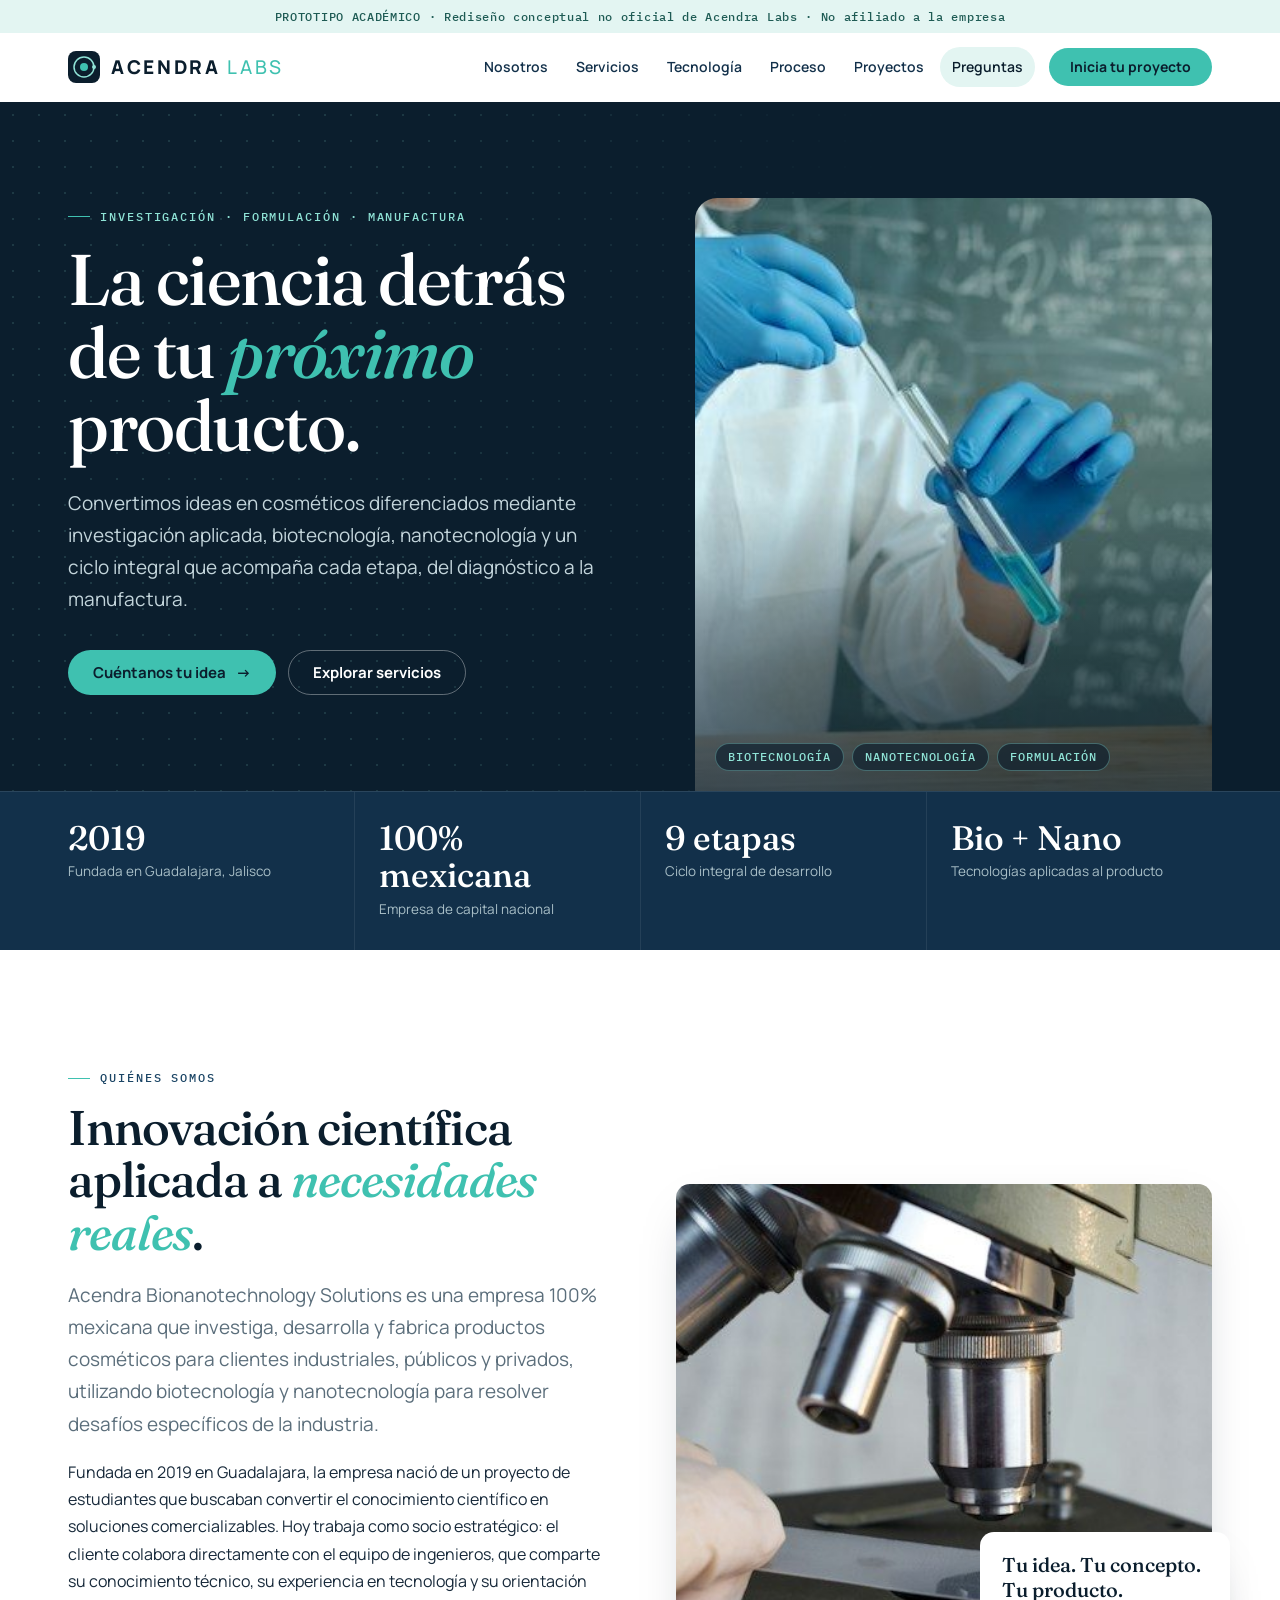
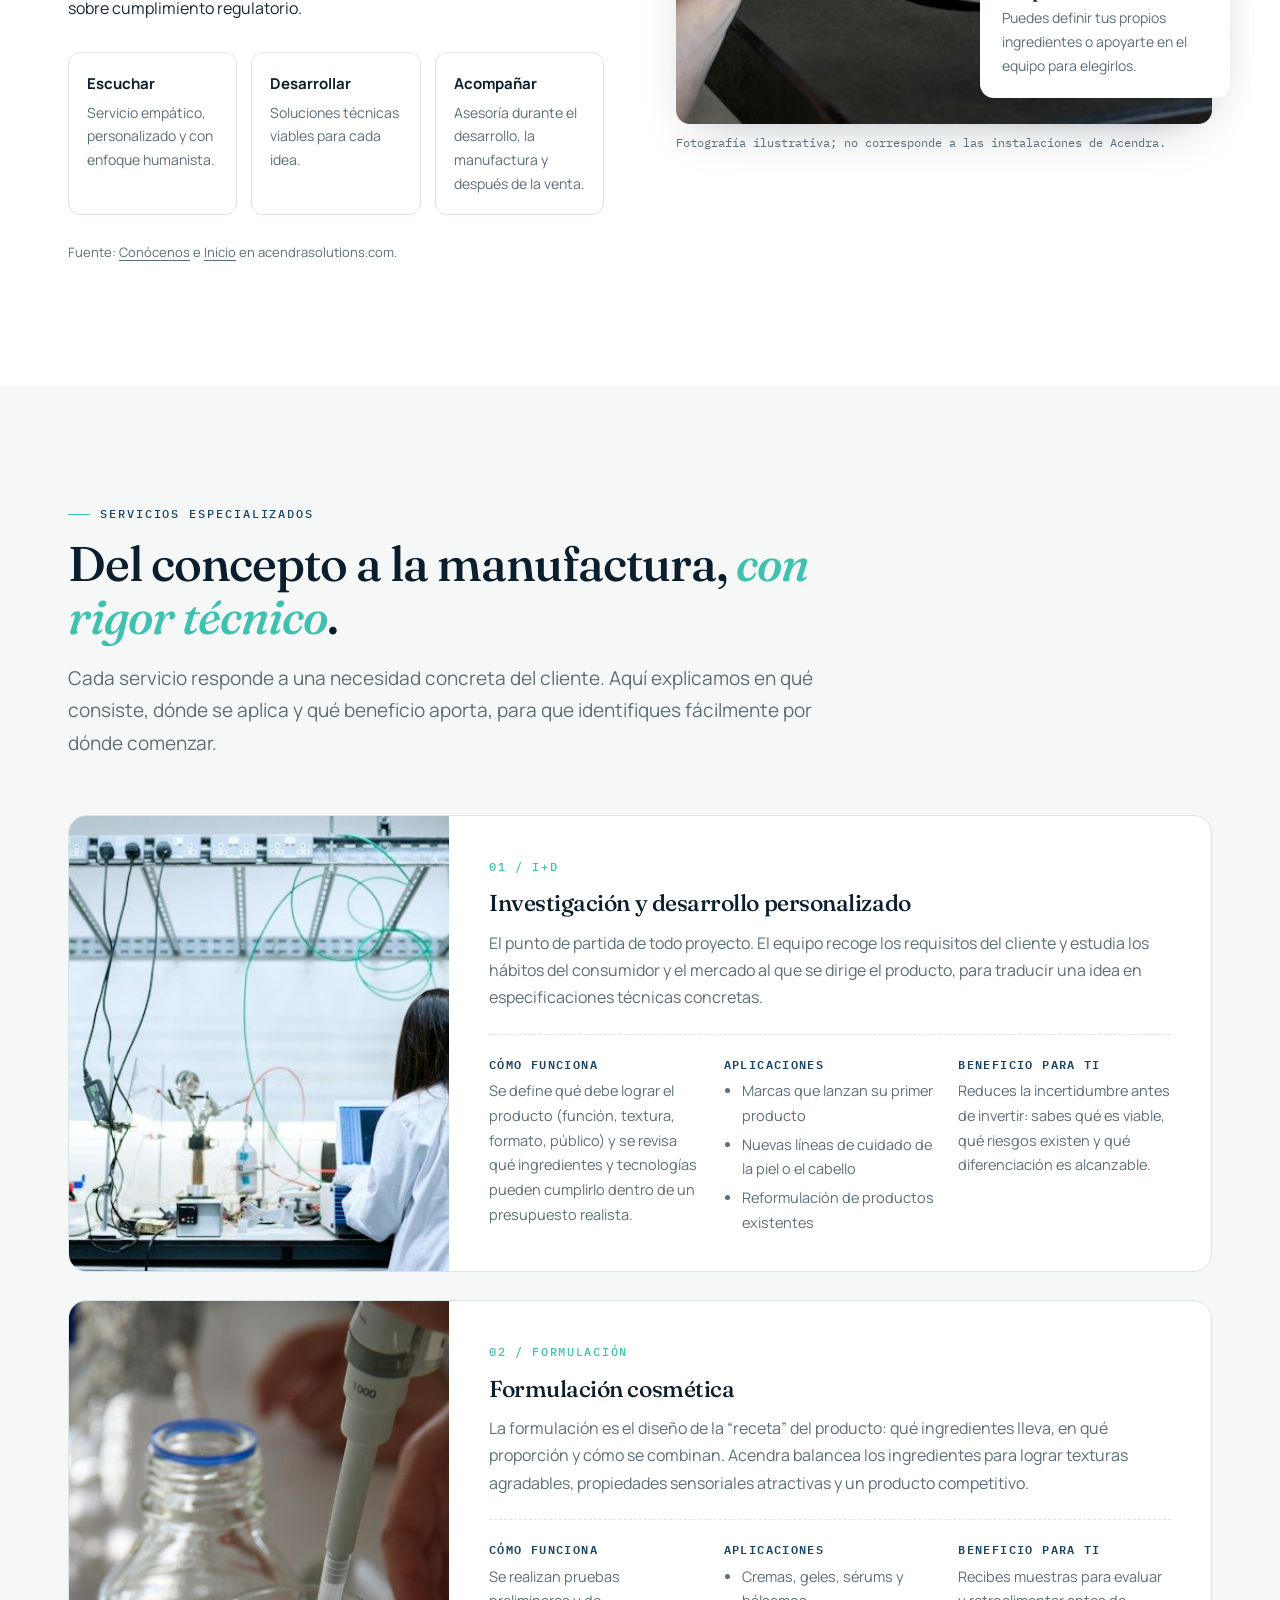
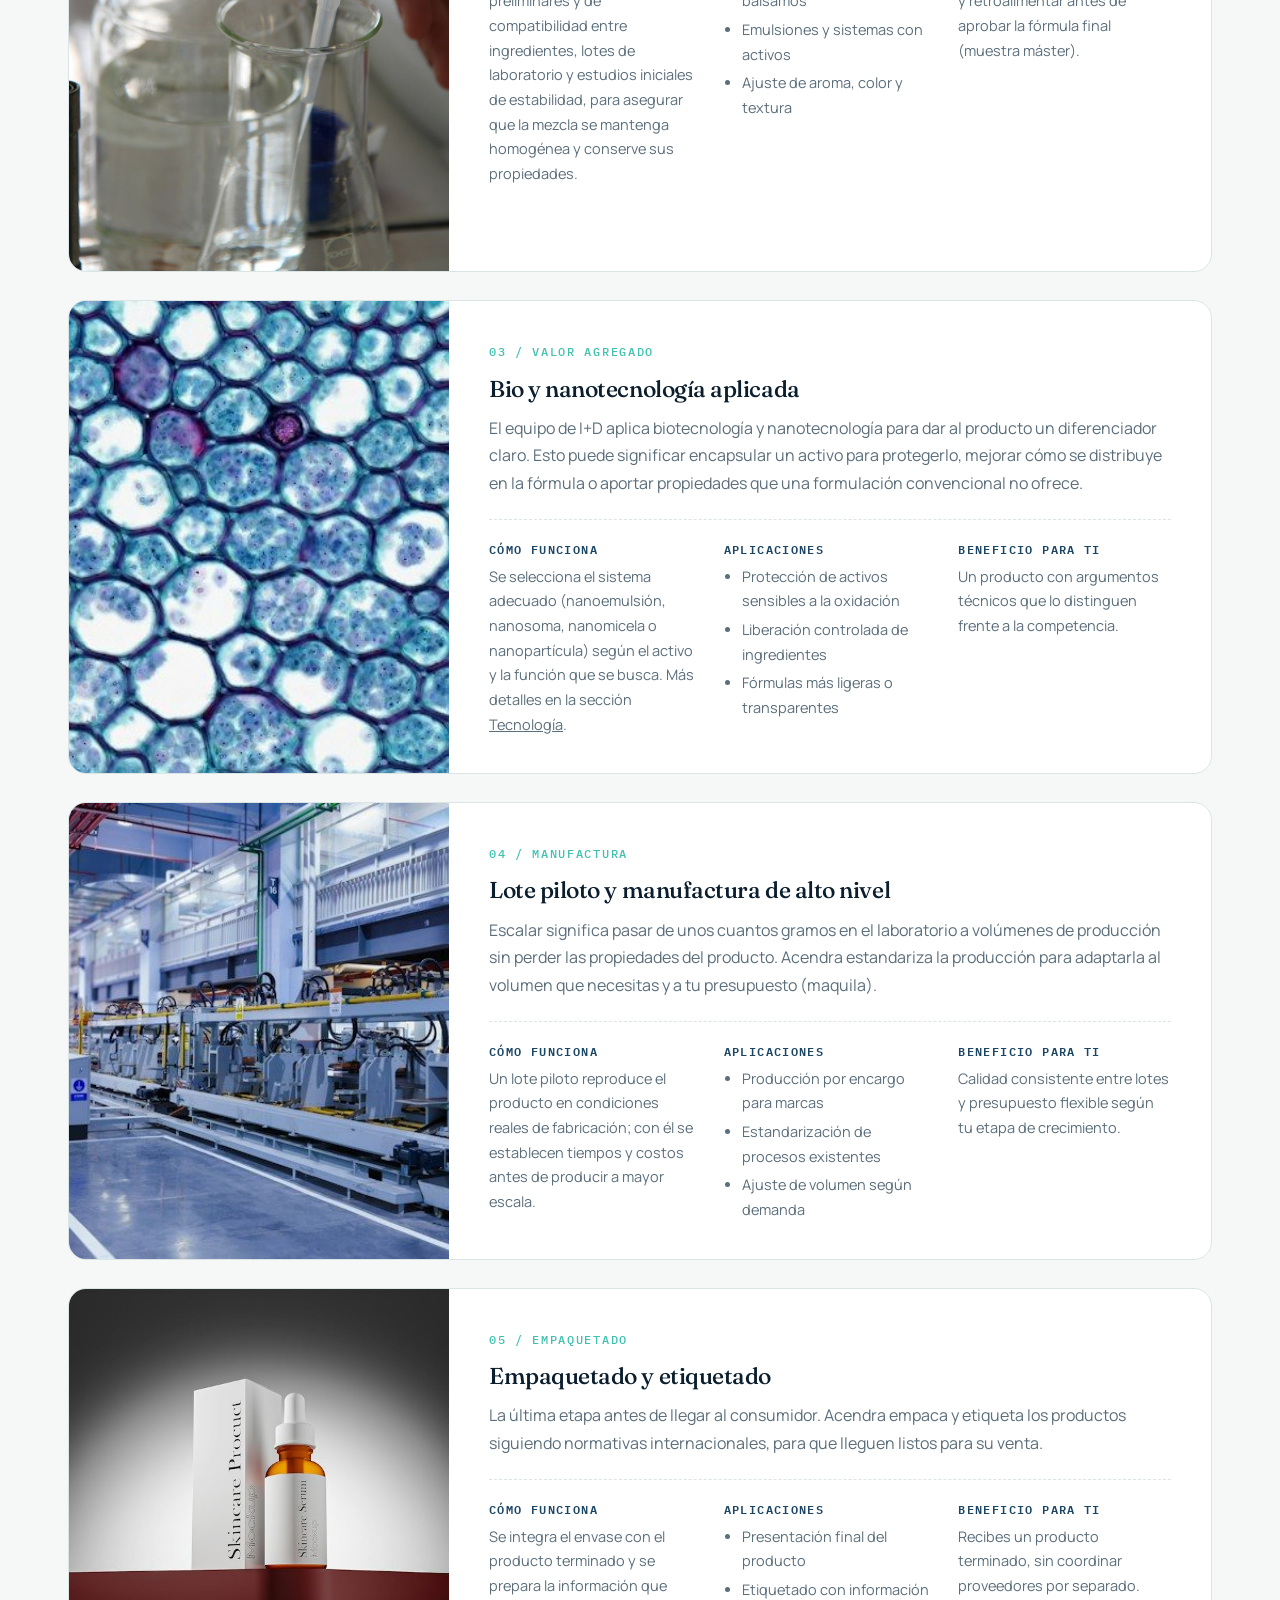
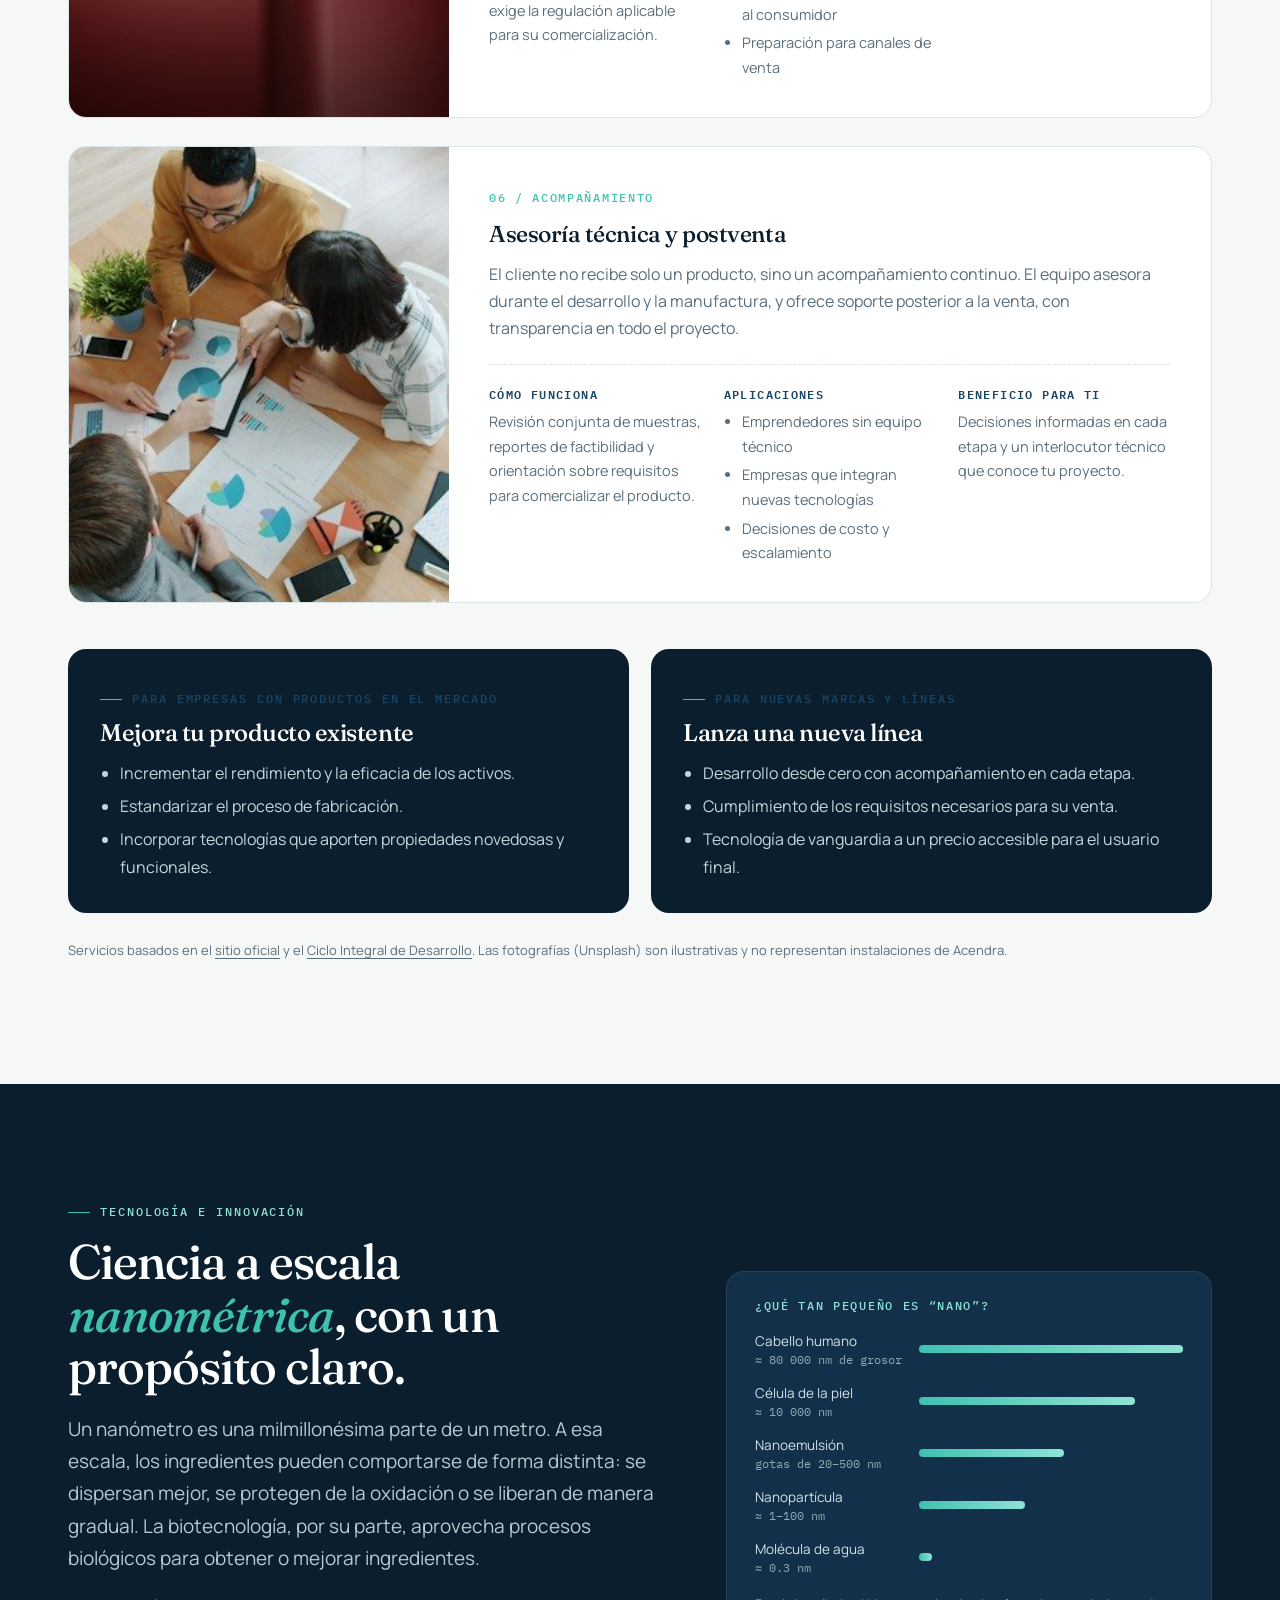
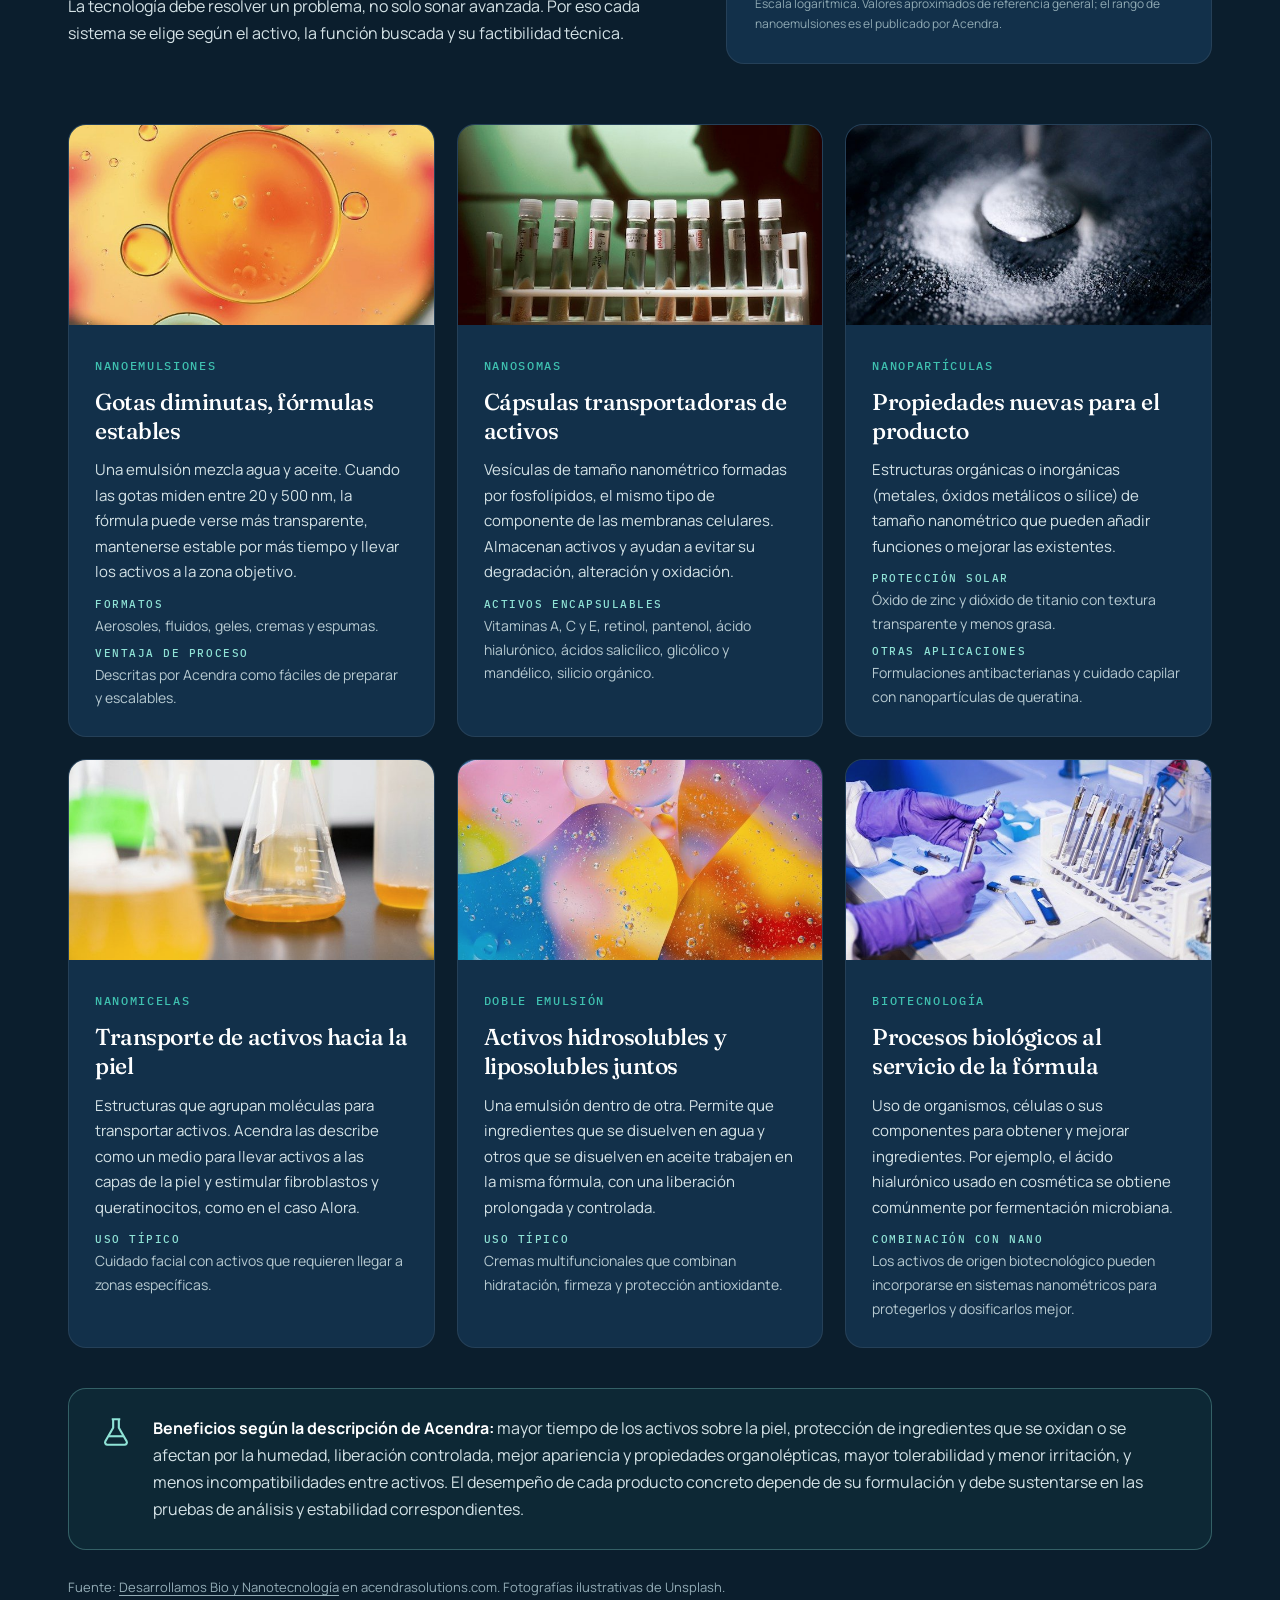
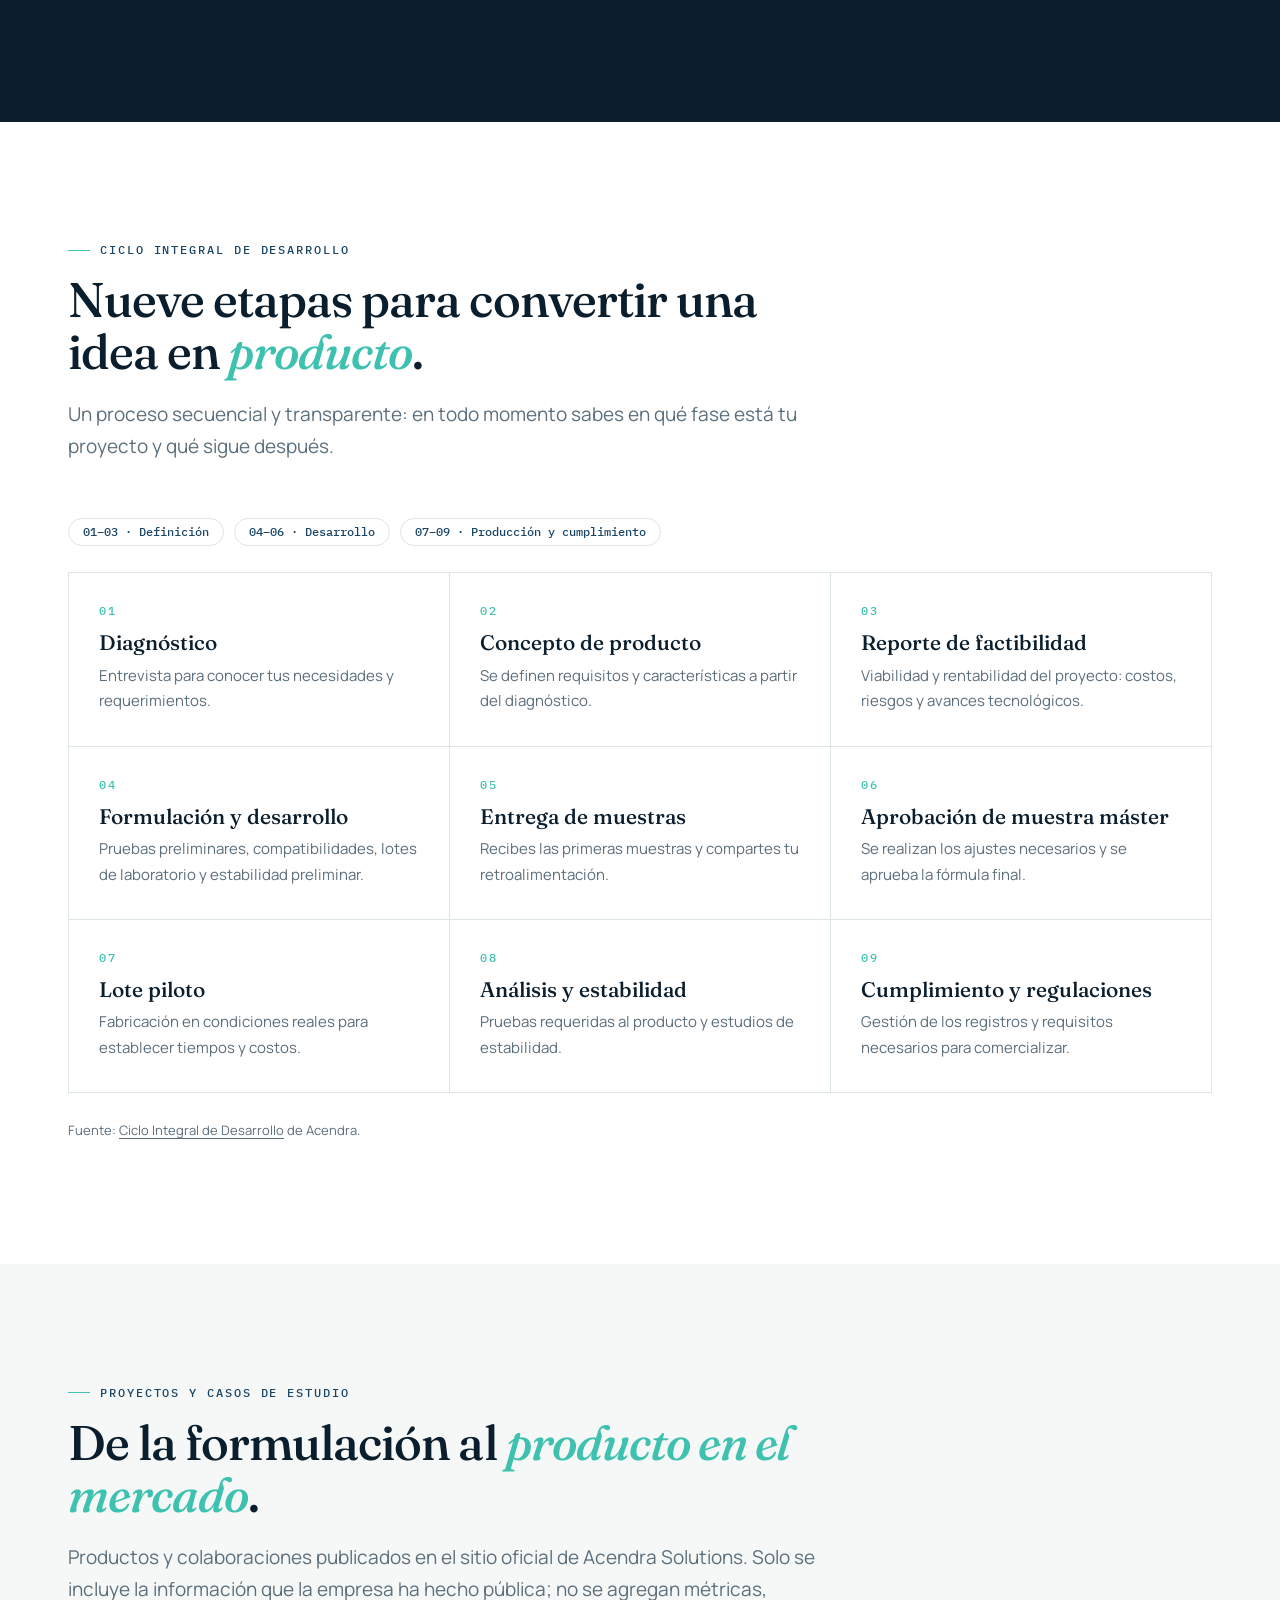
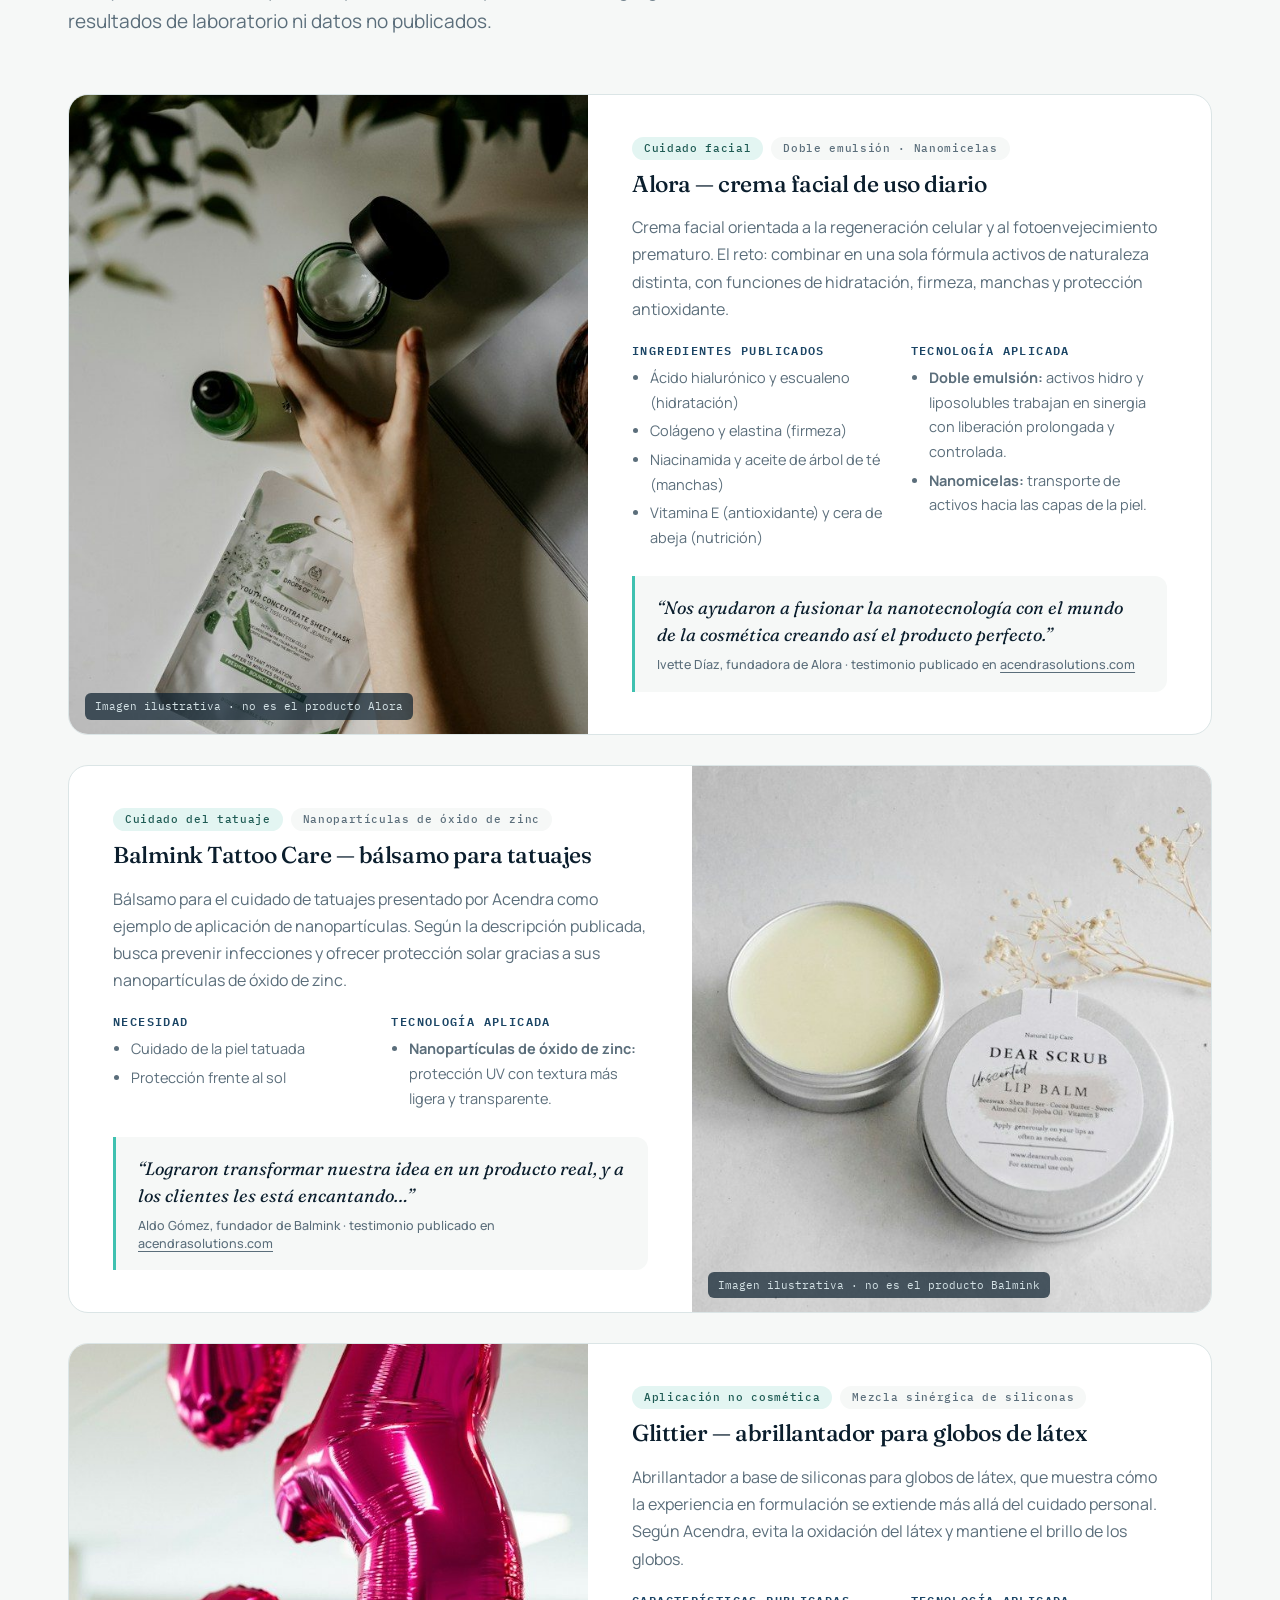
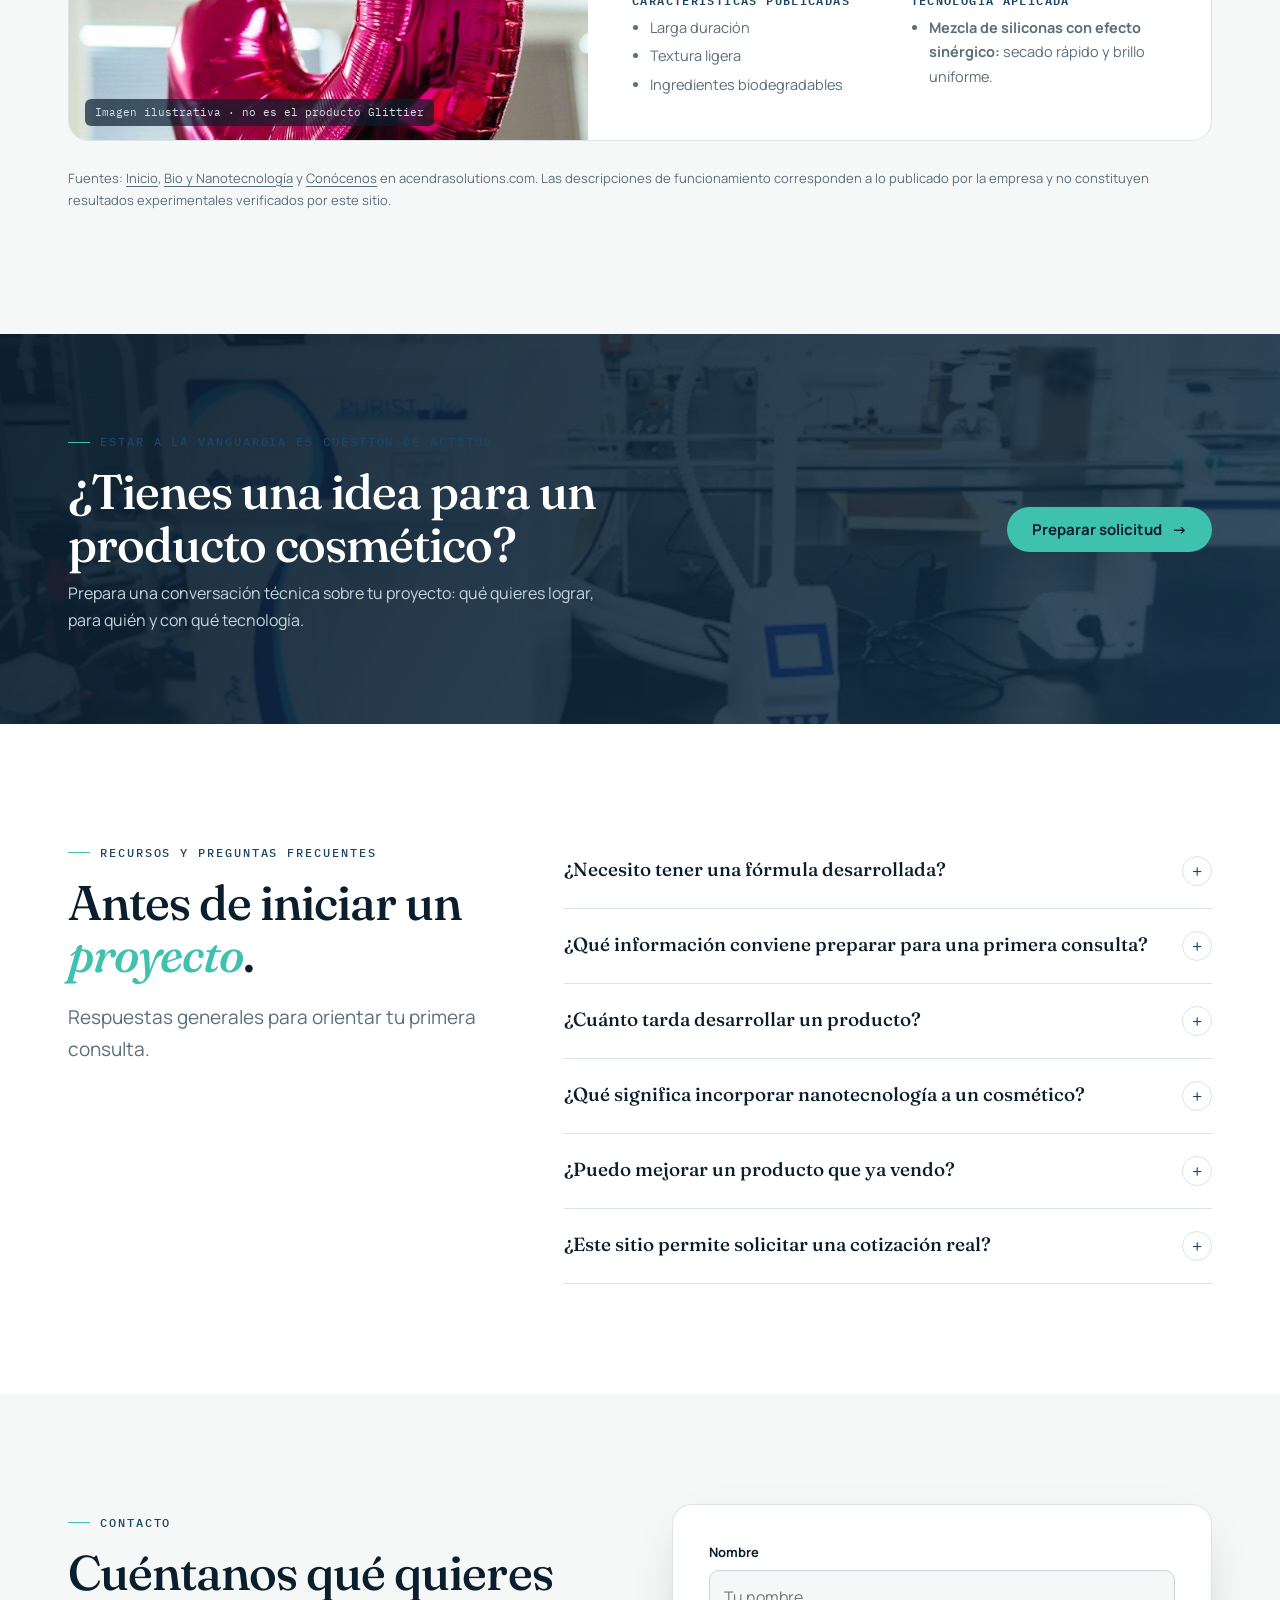
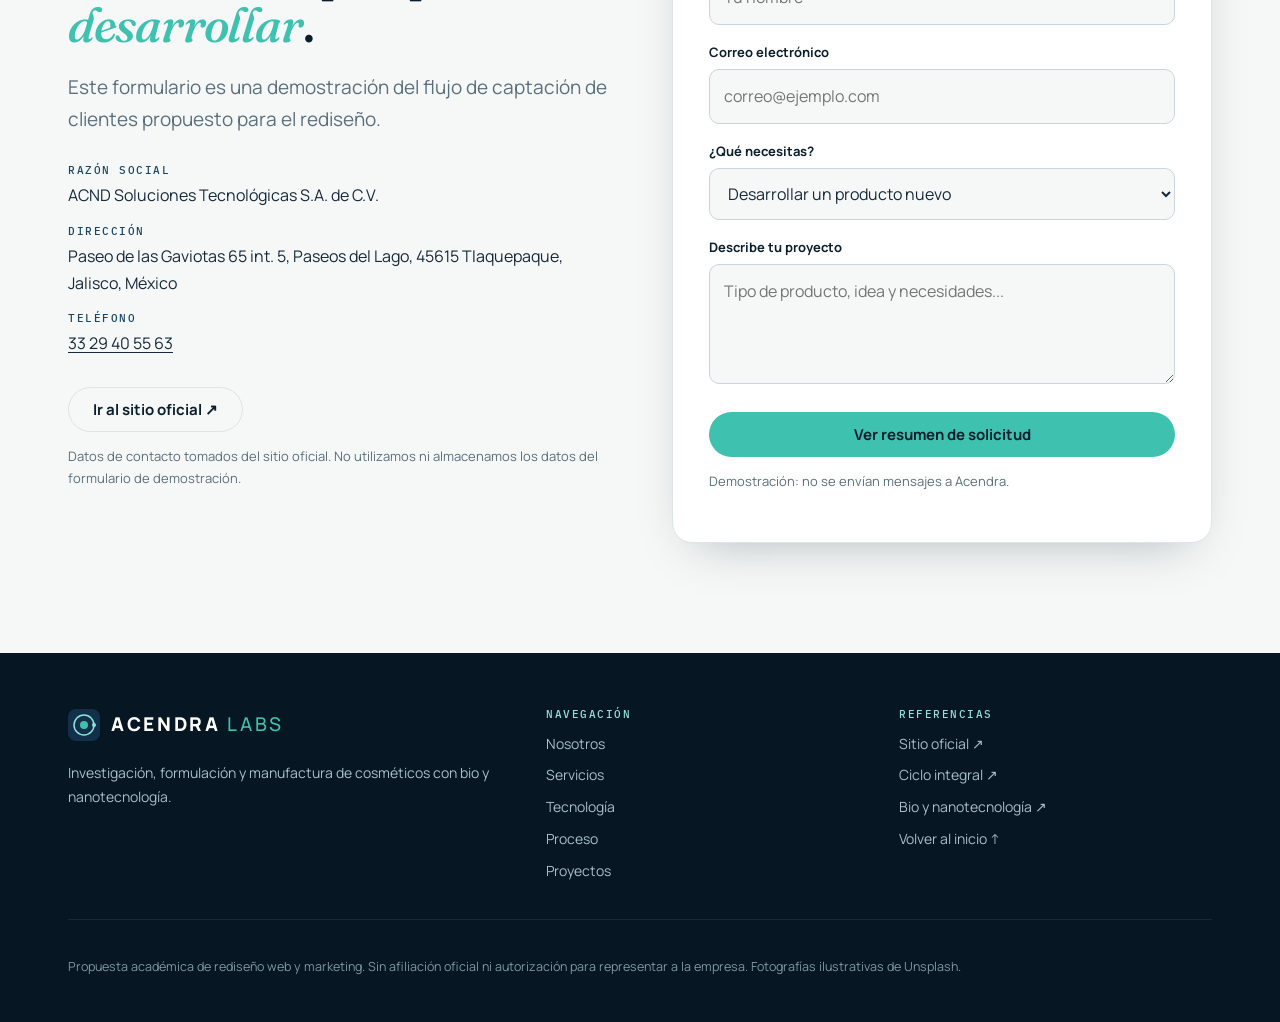
==== commit 4cddfef6: "Add files via upload" ====
--- a/index.html
+++ b/index.html
@@ -49,7 +49,7 @@
       </div>
     </div>
     <figure class="hero-figure" style="margin:0">
-      <img src="images/photos/hero-laboratorio.jpg" onerror="this.onerror=null;this.src='images/hero-laboratorio.svg'" alt="Científicos con bata de laboratorio trabajando con tubos de ensayo" width="1400" height="1100" fetchpriority="high">
+      <img src="hero-laboratorio.jpg" onerror="this.onerror=null;this.src='hero-laboratorio.svg'" alt="Científicos con bata de laboratorio trabajando con tubos de ensayo" width="1400" height="1100" fetchpriority="high">
       <div class="hero-tag"><span>BIOTECNOLOGÍA</span><span>NANOTECNOLOGÍA</span><span>FORMULACIÓN</span></div>
     </figure>
   </div>
@@ -79,7 +79,7 @@
       <p class="source">Fuente: <a href="https://www.acendrasolutions.com/conocenos" target="_blank" rel="noopener">Conócenos</a> e <a href="https://www.acendrasolutions.com/" target="_blank" rel="noopener">Inicio</a> en acendrasolutions.com.</p>
     </div>
     <figure class="media reveal" style="margin:0">
-      <img src="images/photos/nosotros-microscopio.jpg" onerror="this.onerror=null;this.src='images/nosotros-microscopio.svg'" alt="Manos con guante colocando una muestra bajo un microscopio" width="1200" height="1080" loading="lazy">
+      <img src="nosotros-microscopio.jpg" onerror="this.onerror=null;this.src='nosotros-microscopio.svg'" alt="Manos con guante colocando una muestra bajo un microscopio" width="1200" height="1080" loading="lazy">
       <div class="badge"><strong>Tu idea. Tu concepto. Tu producto.</strong>Puedes definir tus propios ingredientes o apoyarte en el equipo para elegirlos.</div>
       <figcaption>Fotografía ilustrativa; no corresponde a las instalaciones de Acendra.</figcaption>
     </figure>
@@ -97,7 +97,7 @@
 
     <div class="services">
       <article class="service reveal">
-        <img src="images/photos/servicio-investigacion.jpg" onerror="this.onerror=null;this.src='images/servicio-investigacion.svg'" alt="Científica con bata usando una laptop en un laboratorio" loading="lazy" width="900" height="700">
+        <img src="servicio-investigacion.jpg" onerror="this.onerror=null;this.src='servicio-investigacion.svg'" alt="Científica con bata usando una laptop en un laboratorio" loading="lazy" width="900" height="700">
         <div class="service-body">
           <span class="code">01 / I+D</span>
           <h3>Investigación y desarrollo personalizado</h3>
@@ -111,7 +111,7 @@
       </article>
 
       <article class="service reveal">
-        <img src="images/photos/servicio-formulacion.jpg" onerror="this.onerror=null;this.src='images/servicio-formulacion.svg'" alt="Pipeta dosificando un líquido en un vaso de precipitado" loading="lazy" width="900" height="700">
+        <img src="servicio-formulacion.jpg" onerror="this.onerror=null;this.src='servicio-formulacion.svg'" alt="Pipeta dosificando un líquido en un vaso de precipitado" loading="lazy" width="900" height="700">
         <div class="service-body">
           <span class="code">02 / FORMULACIÓN</span>
           <h3>Formulación cosmética</h3>
@@ -125,7 +125,7 @@
       </article>
 
       <article class="service reveal">
-        <img src="images/photos/servicio-bionano.jpg" onerror="this.onerror=null;this.src='images/servicio-bionano.svg'" alt="Vista microscópica de células vegetales teñidas en azul y morado" loading="lazy" width="900" height="700">
+        <img src="servicio-bionano.jpg" onerror="this.onerror=null;this.src='servicio-bionano.svg'" alt="Vista microscópica de células vegetales teñidas en azul y morado" loading="lazy" width="900" height="700">
         <div class="service-body">
           <span class="code">03 / VALOR AGREGADO</span>
           <h3>Bio y nanotecnología aplicada</h3>
@@ -139,7 +139,7 @@
       </article>
 
       <article class="service reveal">
-        <img src="images/photos/servicio-manufactura.jpg" onerror="this.onerror=null;this.src='images/servicio-manufactura.svg'" alt="Maquinaria industrial dentro de una nave de producción" loading="lazy" width="900" height="700">
+        <img src="servicio-manufactura.jpg" onerror="this.onerror=null;this.src='servicio-manufactura.svg'" alt="Maquinaria industrial dentro de una nave de producción" loading="lazy" width="900" height="700">
         <div class="service-body">
           <span class="code">04 / MANUFACTURA</span>
           <h3>Lote piloto y manufactura de alto nivel</h3>
@@ -153,7 +153,7 @@
       </article>
 
       <article class="service reveal">
-        <img src="images/photos/servicio-empaquetado.jpg" onerror="this.onerror=null;this.src='images/servicio-empaquetado.svg'" alt="Frasco de sérum y caja de skincare sobre una superficie roja" loading="lazy" width="900" height="700">
+        <img src="servicio-empaquetado.jpg" onerror="this.onerror=null;this.src='servicio-empaquetado.svg'" alt="Frasco de sérum y caja de skincare sobre una superficie roja" loading="lazy" width="900" height="700">
         <div class="service-body">
           <span class="code">05 / EMPAQUETADO</span>
           <h3>Empaquetado y etiquetado</h3>
@@ -167,7 +167,7 @@
       </article>
 
       <article class="service reveal">
-        <img src="images/photos/servicio-asesoria.jpg" onerror="this.onerror=null;this.src='images/servicio-asesoria.svg'" alt="Equipo colaborando alrededor de una mesa con gráficas" loading="lazy" width="900" height="700">
+        <img src="servicio-asesoria.jpg" onerror="this.onerror=null;this.src='servicio-asesoria.svg'" alt="Equipo colaborando alrededor de una mesa con gráficas" loading="lazy" width="900" height="700">
         <div class="service-body">
           <span class="code">06 / ACOMPAÑAMIENTO</span>
           <h3>Asesoría técnica y postventa</h3>
@@ -220,7 +220,7 @@
 
     <div class="tech-grid">
       <article class="tech reveal">
-        <img src="images/photos/tech-nanoemulsiones.jpg" onerror="this.onerror=null;this.src='images/tech-nanoemulsiones.svg'" alt="Burbujas de aceite en agua en primer plano" loading="lazy" width="800" height="500">
+        <img src="tech-nanoemulsiones.jpg" onerror="this.onerror=null;this.src='tech-nanoemulsiones.svg'" alt="Burbujas de aceite en agua en primer plano" loading="lazy" width="800" height="500">
         <div class="tech-body">
           <span class="code">NANOEMULSIONES</span>
           <h3>Gotas diminutas, fórmulas estables</h3>
@@ -230,7 +230,7 @@
       </article>
 
       <article class="tech reveal">
-        <img src="images/photos/tech-nanosomas.jpg" onerror="this.onerror=null;this.src='images/tech-nanosomas.svg'" alt="Fila de tubos de ensayo con líquidos de colores" loading="lazy" width="800" height="500">
+        <img src="tech-nanosomas.jpg" onerror="this.onerror=null;this.src='tech-nanosomas.svg'" alt="Fila de tubos de ensayo con líquidos de colores" loading="lazy" width="800" height="500">
         <div class="tech-body">
           <span class="code">NANOSOMAS</span>
           <h3>Cápsulas transportadoras de activos</h3>
@@ -240,7 +240,7 @@
       </article>
 
       <article class="tech reveal">
-        <img src="images/photos/tech-nanoparticulas.jpg" onerror="this.onerror=null;this.src='images/tech-nanoparticulas.svg'" alt="Cuchara con polvo fino" loading="lazy" width="800" height="500">
+        <img src="tech-nanoparticulas.jpg" onerror="this.onerror=null;this.src='tech-nanoparticulas.svg'" alt="Cuchara con polvo fino" loading="lazy" width="800" height="500">
         <div class="tech-body">
           <span class="code">NANOPARTÍCULAS</span>
           <h3>Propiedades nuevas para el producto</h3>
@@ -250,7 +250,7 @@
       </article>
 
       <article class="tech reveal">
-        <img src="images/photos/tech-nanomicelas.jpg" onerror="this.onerror=null;this.src='images/tech-nanomicelas.svg'" alt="Matraz Erlenmeyer sobre una mesa" loading="lazy" width="800" height="500">
+        <img src="tech-nanomicelas.jpg" onerror="this.onerror=null;this.src='tech-nanomicelas.svg'" alt="Matraz Erlenmeyer sobre una mesa" loading="lazy" width="800" height="500">
         <div class="tech-body">
           <span class="code">NANOMICELAS</span>
           <h3>Transporte de activos hacia la piel</h3>
@@ -260,7 +260,7 @@
       </article>
 
       <article class="tech reveal">
-        <img src="images/photos/tech-doble-emulsion.jpg" onerror="this.onerror=null;this.src='images/tech-doble-emulsion.svg'" alt="Macro de burbujas de aceite y agua de colores" loading="lazy" width="800" height="500">
+        <img src="tech-doble-emulsion.jpg" onerror="this.onerror=null;this.src='tech-doble-emulsion.svg'" alt="Macro de burbujas de aceite y agua de colores" loading="lazy" width="800" height="500">
         <div class="tech-body">
           <span class="code">DOBLE EMULSIÓN</span>
           <h3>Activos hidrosolubles y liposolubles juntos</h3>
@@ -270,7 +270,7 @@
       </article>
 
       <article class="tech reveal">
-        <img src="images/photos/tech-biotecnologia.jpg" onerror="this.onerror=null;this.src='images/tech-biotecnologia.svg'" alt="Manos con guantes morados manipulando equipo en un laboratorio" loading="lazy" width="800" height="500">
+        <img src="tech-biotecnologia.jpg" onerror="this.onerror=null;this.src='tech-biotecnologia.svg'" alt="Manos con guantes morados manipulando equipo en un laboratorio" loading="lazy" width="800" height="500">
         <div class="tech-body">
           <span class="code">BIOTECNOLOGÍA</span>
           <h3>Procesos biológicos al servicio de la fórmula</h3>
@@ -324,7 +324,7 @@
     <div class="cases">
       <article class="case reveal">
         <div class="case-media">
-          <img src="images/photos/caso-alora.jpg" onerror="this.onerror=null;this.src='images/caso-alora.svg'" alt="Productos de skincare: tarro de crema, sérum y mascarilla" loading="lazy" width="1000" height="800">
+          <img src="caso-alora.jpg" onerror="this.onerror=null;this.src='caso-alora.svg'" alt="Productos de skincare: tarro de crema, sérum y mascarilla" loading="lazy" width="1000" height="800">
           <span class="caption">Imagen ilustrativa · no es el producto Alora</span>
         </div>
         <div class="case-body">
@@ -341,7 +341,7 @@
 
       <article class="case reveal">
         <div class="case-media">
-          <img src="images/photos/caso-balmink.jpg" onerror="this.onerror=null;this.src='images/caso-balmink.svg'" alt="Lata de bálsamo junto a una flor" loading="lazy" width="1000" height="800">
+          <img src="caso-balmink.jpg" onerror="this.onerror=null;this.src='caso-balmink.svg'" alt="Lata de bálsamo junto a una flor" loading="lazy" width="1000" height="800">
           <span class="caption">Imagen ilustrativa · no es el producto Balmink</span>
         </div>
         <div class="case-body">
@@ -358,7 +358,7 @@
 
       <article class="case reveal">
         <div class="case-media">
-          <img src="images/photos/caso-glittier.jpg" onerror="this.onerror=null;this.src='images/caso-glittier.svg'" alt="Globo metálico rosa brillante" loading="lazy" width="1000" height="800">
+          <img src="caso-glittier.jpg" onerror="this.onerror=null;this.src='caso-glittier.svg'" alt="Globo metálico rosa brillante" loading="lazy" width="1000" height="800">
           <span class="caption">Imagen ilustrativa · no es el producto Glittier</span>
         </div>
         <div class="case-body">
--- a/styles.css
+++ b/styles.css
@@ -181,7 +181,7 @@
 blockquote cite a { text-decoration: underline; text-underline-offset: 3px; }
 
 /* Llamado a la acción */
-.cta { position: relative; overflow: hidden; padding: 90px 0; background: linear-gradient(120deg, rgba(11, 30, 45, .94), rgba(18, 48, 74, .82)), url("images/photos/cta-fondo.jpg") center/cover, url("images/cta-fondo.svg") center/cover; color: #c4d6dc; }
+.cta { position: relative; overflow: hidden; padding: 90px 0; background: linear-gradient(120deg, rgba(11, 30, 45, .94), rgba(18, 48, 74, .82)), url("cta-fondo.jpg") center/cover, url("cta-fondo.svg") center/cover; color: #c4d6dc; }
 .cta .wrap { display: flex; align-items: center; justify-content: space-between; gap: 40px; flex-wrap: wrap; }
 .cta h2 { color: #fff; max-width: 640px; margin-bottom: 10px; }
 .cta p { max-width: 560px; margin: 0; }
